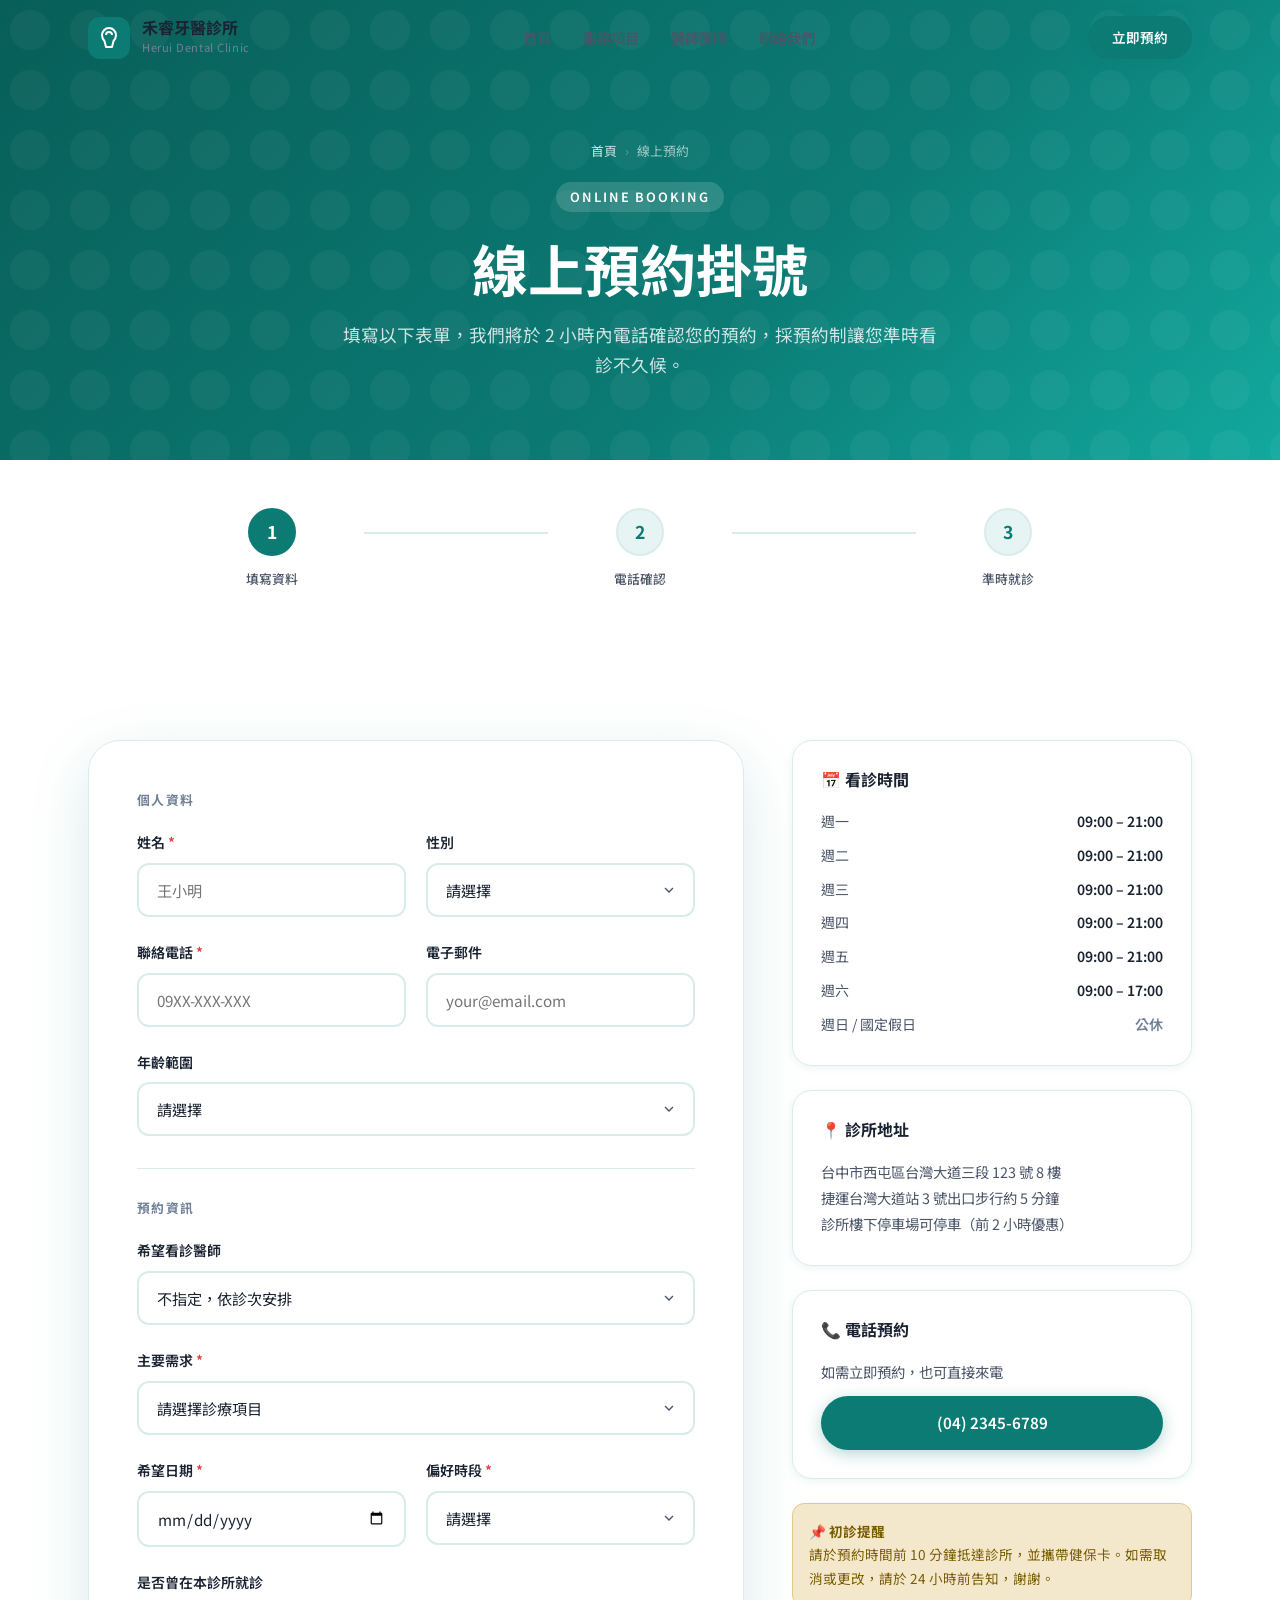
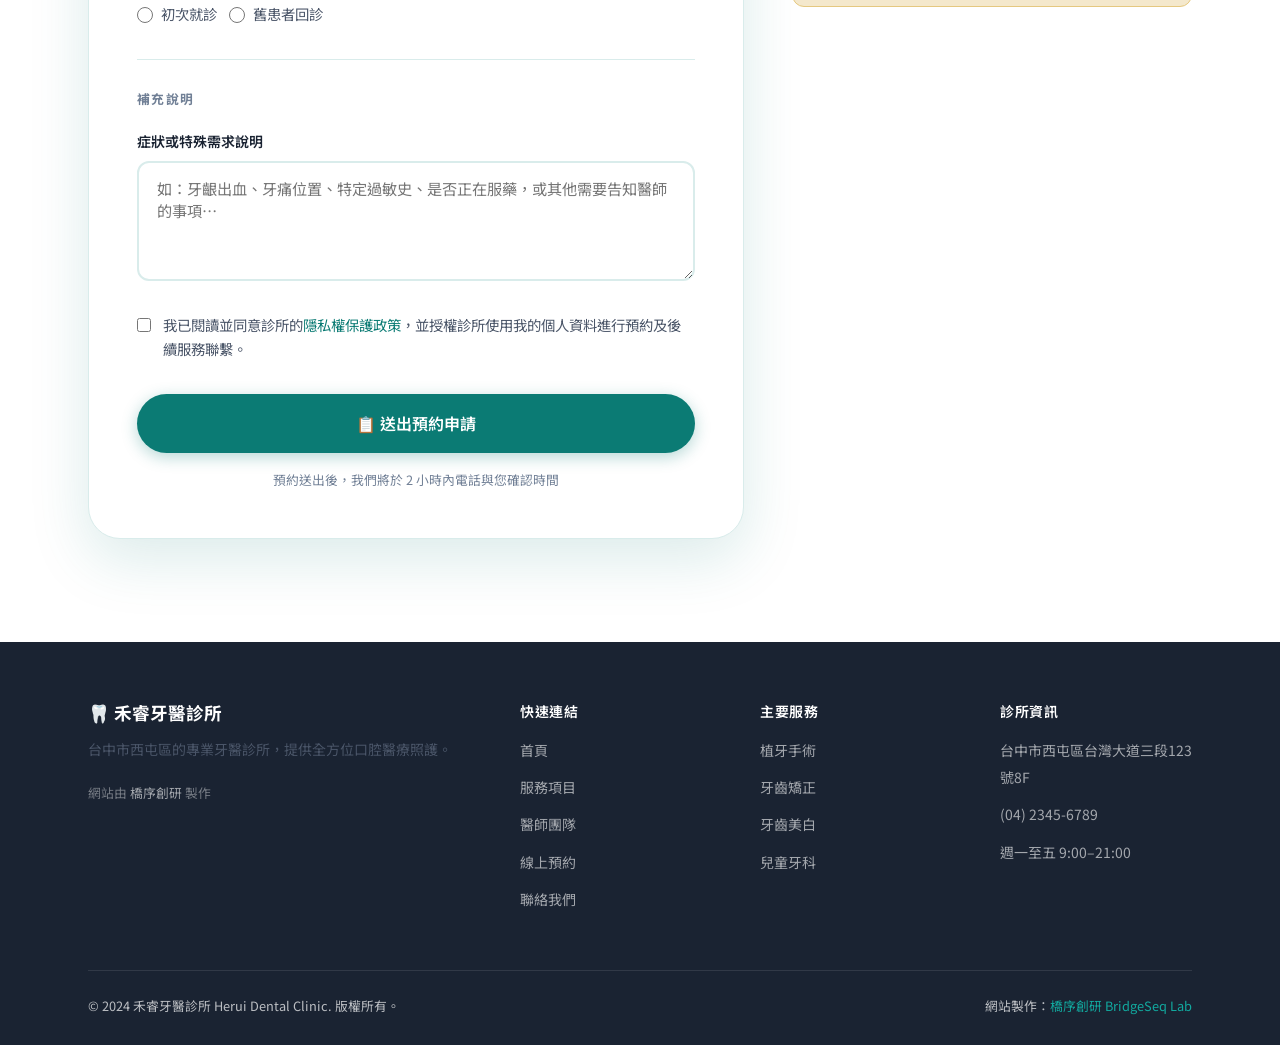
==== appointment.html @ 6fc19343 "Deploy 禾睿牙醫診所 multi-page website 9 files: index, services, doctors, appointment, contact, CSS, JS, s" ====
<!DOCTYPE html>
<html lang="zh-TW">
<head>
  <meta charset="UTF-8">
  <meta name="viewport" content="width=device-width, initial-scale=1.0">
  <title>線上預約 — 禾睿牙醫診所｜台中牙醫預約掛號</title>
  <meta name="description" content="禾睿牙醫線上預約系統，提供植牙、矯正、美白、兒童牙科等初診諮詢預約，預約制不等待，讓您的就醫時間更有效率。">
  <link rel="canonical" href="https://izzo24.github.io/herui-dental/appointment.html">
  <meta property="og:title" content="線上預約 — 禾睿牙醫診所">
  <meta property="og:url" content="https://izzo24.github.io/herui-dental/appointment.html">
  <link rel="icon" type="image/svg+xml" href="data:image/svg+xml,<svg xmlns='http://www.w3.org/2000/svg' viewBox='0 0 32 32'><rect width='32' height='32' rx='8' fill='%230B7B74'/><text y='22' x='5' font-size='20' font-family='serif'>🦷</text></svg>">
  <link rel="preconnect" href="https://fonts.googleapis.com">
  <link rel="preconnect" href="https://fonts.gstatic.com" crossorigin>
  <link href="https://fonts.googleapis.com/css2?family=Noto+Sans+TC:wght@400;500;600;700&display=swap" rel="stylesheet">
  <link rel="stylesheet" href="css/style.css">

  <style>
    .appt-layout {
      display: grid;
      grid-template-columns: 1fr 400px;
      gap: 48px;
      align-items: start;
    }
    .appt-form-card {
      background: white;
      border-radius: var(--radius-xl);
      padding: 48px;
      box-shadow: var(--shadow-lg);
      border: 1px solid var(--border);
    }
    .appt-sidebar {
      display: flex;
      flex-direction: column;
      gap: 24px;
      position: sticky;
      top: 100px;
    }
    .appt-info-card {
      background: white;
      border-radius: var(--radius-lg);
      padding: 28px;
      box-shadow: var(--shadow-sm);
      border: 1px solid var(--border);
    }
    .appt-info-card h3 { font-size: 1rem; margin-bottom: 20px; color: var(--text); }
    .appt-hours { display: flex; flex-direction: column; gap: 10px; }
    .appt-hour {
      display: flex;
      justify-content: space-between;
      align-items: center;
      font-size: 0.875rem;
    }
    .appt-hour-day { color: var(--text-mid); }
    .appt-hour-time { color: var(--text); font-weight: 600; }
    .appt-hour-time.closed { color: var(--text-light); }
    .appt-notice {
      background: var(--gold-light);
      border: 1px solid #E5C880;
      border-radius: var(--radius);
      padding: 16px;
      font-size: 0.85rem;
      color: #7A5C00;
    }
    .form-row { display: grid; grid-template-columns: 1fr 1fr; gap: 20px; }
    .form-section-title {
      font-size: 0.8rem;
      font-weight: 700;
      color: var(--text-light);
      letter-spacing: 0.1em;
      text-transform: uppercase;
      margin-bottom: 20px;
      margin-top: 32px;
      padding-top: 28px;
      border-top: 1px solid var(--border);
    }
    .form-section-title:first-of-type { margin-top: 0; border-top: none; padding-top: 0; }

    @media (max-width: 960px) {
      .appt-layout { grid-template-columns: 1fr; }
      .appt-sidebar { position: static; }
    }
    @media (max-width: 600px) {
      .form-row { grid-template-columns: 1fr; }
      .appt-form-card { padding: 28px; }
    }
  </style>
</head>
<body>

  <div class="page-loader" id="pageLoader">
    <div class="loader-logo">🦷 禾睿</div>
    <div class="loader-bar"><div class="loader-bar-fill"></div></div>
  </div>

  <nav class="site-nav scrolled" id="siteNav">
    <div class="container">
      <div class="nav-inner">
        <a href="index.html" class="nav-logo">
          <div class="nav-logo-icon">
            <svg viewBox="0 0 24 24" fill="none" stroke="white" stroke-width="2"><path d="M12 2C8 2 5 5.5 5 9c0 2.5 1 4.5 2.5 6L9 21h6l1.5-6C18 13.5 19 11.5 19 9c0-3.5-3-7-7-7z" stroke-linejoin="round"/><path d="M9 9c0-1.7 1.3-3 3-3s3 1.3 3 3"/></svg>
          </div>
          <div class="nav-logo-text">
            <span class="nav-logo-name">禾睿牙醫診所</span>
            <span class="nav-logo-sub">Herui Dental Clinic</span>
          </div>
        </a>
        <ul class="nav-links">
          <li><a href="index.html" class="nav-link">首頁</a></li>
          <li><a href="services.html" class="nav-link">服務項目</a></li>
          <li><a href="doctors.html" class="nav-link">醫師團隊</a></li>
          <li><a href="contact.html" class="nav-link">聯絡我們</a></li>
        </ul>
        <a href="appointment.html" class="btn btn-primary nav-cta">立即預約</a>
        <button class="nav-hamburger" aria-label="開啟選單"><span></span><span></span><span></span></button>
      </div>
    </div>
  </nav>
  <div class="nav-mobile">
    <button class="nav-mobile-close">✕</button>
    <a href="index.html" class="nav-link">首頁</a>
    <a href="services.html" class="nav-link">服務項目</a>
    <a href="doctors.html" class="nav-link">醫師團隊</a>
    <a href="contact.html" class="nav-link">聯絡我們</a>
    <a href="appointment.html" class="btn btn-primary">立即預約</a>
  </div>

  <div class="page-hero">
    <div class="container">
      <div class="page-hero-content">
        <div class="breadcrumb" style="justify-content:center">
          <a href="index.html">首頁</a><span class="breadcrumb-sep">›</span><span>線上預約</span>
        </div>
        <span class="eyebrow">Online Booking</span>
        <h1>線上預約掛號</h1>
        <p>填寫以下表單，我們將於 2 小時內電話確認您的預約，採預約制讓您準時看診不久候。</p>
      </div>
    </div>
  </div>

  <!-- Steps -->
  <section style="padding:48px 0 0">
    <div class="container">
      <div class="steps">
        <div class="step active">
          <div class="step-circle">1</div>
          <div class="step-label">填寫資料</div>
        </div>
        <div class="step">
          <div class="step-circle">2</div>
          <div class="step-label">電話確認</div>
        </div>
        <div class="step">
          <div class="step-circle">3</div>
          <div class="step-label">準時就診</div>
        </div>
      </div>
    </div>
  </section>

  <section>
    <div class="container">
      <div class="appt-layout">

        <!-- Form -->
        <div class="appt-form-card reveal">
          <form id="appointment-form" novalidate>

            <div class="form-section-title">個人資料</div>

            <div class="form-row">
              <div class="form-group">
                <label class="form-label">姓名 <span class="req">*</span></label>
                <input type="text" class="form-input" placeholder="王小明" required>
              </div>
              <div class="form-group">
                <label class="form-label">性別</label>
                <select class="form-select">
                  <option value="">請選擇</option>
                  <option>先生</option>
                  <option>小姐</option>
                  <option>不指定</option>
                </select>
              </div>
            </div>

            <div class="form-row">
              <div class="form-group">
                <label class="form-label">聯絡電話 <span class="req">*</span></label>
                <input type="tel" class="form-input" placeholder="09XX-XXX-XXX" required>
              </div>
              <div class="form-group">
                <label class="form-label">電子郵件</label>
                <input type="email" class="form-input" placeholder="your@email.com">
              </div>
            </div>

            <div class="form-group">
              <label class="form-label">年齡範圍</label>
              <select class="form-select">
                <option value="">請選擇</option>
                <option>18 歲以下（兒童）</option>
                <option>18–30 歲</option>
                <option>31–45 歲</option>
                <option>46–60 歲</option>
                <option>61 歲以上</option>
              </select>
            </div>

            <div class="form-section-title">預約資訊</div>

            <div class="form-group">
              <label class="form-label">希望看診醫師</label>
              <select class="form-select">
                <option value="">不指定，依診次安排</option>
                <option>陳柏睿醫師（院長・植牙專科）</option>
                <option>林欣怡醫師（矯正科）</option>
                <option>黃文哲醫師（牙周科・兒童牙科）</option>
                <option>王雅婷醫師（一般・美容牙科）</option>
              </select>
            </div>

            <div class="form-group">
              <label class="form-label">主要需求 <span class="req">*</span></label>
              <select class="form-select" required>
                <option value="">請選擇診療項目</option>
                <optgroup label="一般牙科">
                  <option>一般洗牙・檢查</option>
                  <option>蛀牙填補</option>
                  <option>根管治療</option>
                  <option>假牙・全瓷冠</option>
                  <option>拔牙・智齒</option>
                </optgroup>
                <optgroup label="專科治療">
                  <option>植牙諮詢</option>
                  <option>矯正諮詢（隱適美）</option>
                  <option>矯正諮詢（傳統）</option>
                  <option>牙齒美白諮詢</option>
                  <option>牙周病治療</option>
                </optgroup>
                <optgroup label="兒童牙科">
                  <option>兒童初診</option>
                  <option>兒童定期檢查</option>
                  <option>兒童矯正評估</option>
                </optgroup>
              </select>
            </div>

            <div class="form-row">
              <div class="form-group">
                <label class="form-label">希望日期 <span class="req">*</span></label>
                <input type="date" class="form-input" required>
              </div>
              <div class="form-group">
                <label class="form-label">偏好時段 <span class="req">*</span></label>
                <select class="form-select" required>
                  <option value="">請選擇</option>
                  <option>上午（09:00–12:00）</option>
                  <option>下午（13:00–17:00）</option>
                  <option>傍晚（17:00–21:00）</option>
                  <option>不指定</option>
                </select>
              </div>
            </div>

            <div class="form-group">
              <label class="form-label">是否曾在本診所就診</label>
              <div class="form-checkbox-group">
                <label class="form-checkbox-label">
                  <input type="radio" name="existing" value="new"> 初次就診
                </label>
                <label class="form-checkbox-label">
                  <input type="radio" name="existing" value="returning"> 舊患者回診
                </label>
              </div>
            </div>

            <div class="form-section-title">補充說明</div>

            <div class="form-group">
              <label class="form-label">症狀或特殊需求說明</label>
              <textarea class="form-textarea" placeholder="如：牙齦出血、牙痛位置、特定過敏史、是否正在服藥，或其他需要告知醫師的事項…" rows="4"></textarea>
            </div>

            <div class="form-group">
              <label class="form-checkbox-label" style="align-items:flex-start;gap:12px">
                <input type="checkbox" required style="margin-top:4px">
                <span>我已閱讀並同意診所的<a href="#" style="color:var(--primary)">隱私權保護政策</a>，並授權診所使用我的個人資料進行預約及後續服務聯繫。</span>
              </label>
            </div>

            <button type="submit" class="btn btn-primary" style="width:100%;justify-content:center;padding:16px;font-size:1rem;margin-top:8px">
              📋 送出預約申請
            </button>

            <p style="text-align:center;margin-top:16px;font-size:0.8rem;color:var(--text-light)">
              預約送出後，我們將於 2 小時內電話與您確認時間
            </p>
          </form>
        </div>

        <!-- Sidebar -->
        <div class="appt-sidebar reveal reveal-delay-2">
          <div class="appt-info-card">
            <h3>📅 看診時間</h3>
            <div class="appt-hours">
              <div class="appt-hour">
                <span class="appt-hour-day">週一</span>
                <span class="appt-hour-time">09:00 – 21:00</span>
              </div>
              <div class="appt-hour">
                <span class="appt-hour-day">週二</span>
                <span class="appt-hour-time">09:00 – 21:00</span>
              </div>
              <div class="appt-hour">
                <span class="appt-hour-day">週三</span>
                <span class="appt-hour-time">09:00 – 21:00</span>
              </div>
              <div class="appt-hour">
                <span class="appt-hour-day">週四</span>
                <span class="appt-hour-time">09:00 – 21:00</span>
              </div>
              <div class="appt-hour">
                <span class="appt-hour-day">週五</span>
                <span class="appt-hour-time">09:00 – 21:00</span>
              </div>
              <div class="appt-hour">
                <span class="appt-hour-day">週六</span>
                <span class="appt-hour-time">09:00 – 17:00</span>
              </div>
              <div class="appt-hour">
                <span class="appt-hour-day">週日 / 國定假日</span>
                <span class="appt-hour-time closed">公休</span>
              </div>
            </div>
          </div>

          <div class="appt-info-card">
            <h3>📍 診所地址</h3>
            <p style="font-size:0.9rem;color:var(--text-mid);line-height:1.8">
              台中市西屯區台灣大道三段 123 號 8 樓<br>
              捷運台灣大道站 3 號出口步行約 5 分鐘<br>
              診所樓下停車場可停車（前 2 小時優惠）
            </p>
          </div>

          <div class="appt-info-card">
            <h3>📞 電話預約</h3>
            <p style="font-size:0.9rem;color:var(--text-mid);margin-bottom:12px">如需立即預約，也可直接來電</p>
            <a href="tel:+886423456789" class="btn btn-primary" style="width:100%;justify-content:center">
              (04) 2345-6789
            </a>
          </div>

          <div class="appt-notice">
            <strong>📌 初診提醒</strong><br>
            請於預約時間前 10 分鐘抵達診所，並攜帶健保卡。如需取消或更改，請於 24 小時前告知，謝謝。
          </div>
        </div>

      </div>
    </div>
  </section>

  <footer>
    <div class="container">
      <div class="footer-grid">
        <div class="footer-brand">
          <h3>🦷 禾睿牙醫診所</h3>
          <p>台中市西屯區的專業牙醫診所，提供全方位口腔醫療照護。</p>
          <div style="font-size:0.8rem;color:rgba(255,255,255,0.4)">網站由 <a href="https://bridgeseqlab.com" target="_blank" rel="noopener noreferrer" style="color:rgba(255,255,255,0.6)">橋序創研</a> 製作</div>
        </div>
        <div class="footer-col">
          <h4>快速連結</h4>
          <ul>
            <li><a href="index.html">首頁</a></li>
            <li><a href="services.html">服務項目</a></li>
            <li><a href="doctors.html">醫師團隊</a></li>
            <li><a href="appointment.html">線上預約</a></li>
            <li><a href="contact.html">聯絡我們</a></li>
          </ul>
        </div>
        <div class="footer-col">
          <h4>主要服務</h4>
          <ul>
            <li><a href="services.html#implant">植牙手術</a></li>
            <li><a href="services.html#ortho">牙齒矯正</a></li>
            <li><a href="services.html#whitening">牙齒美白</a></li>
            <li><a href="services.html#children">兒童牙科</a></li>
          </ul>
        </div>
        <div class="footer-col">
          <h4>診所資訊</h4>
          <ul>
            <li><a href="#">台中市西屯區台灣大道三段123號8F</a></li>
            <li><a href="tel:+886423456789">(04) 2345-6789</a></li>
            <li><a href="#">週一至五 9:00–21:00</a></li>
          </ul>
        </div>
      </div>
      <div class="footer-bottom">
        <div>© 2024 禾睿牙醫診所 Herui Dental Clinic. 版權所有。</div>
        <div>網站製作：<a href="https://bridgeseqlab.com" target="_blank" rel="noopener noreferrer">橋序創研 BridgeSeq Lab</a></div>
      </div>
    </div>
  </footer>

  <button id="back-to-top" aria-label="回到頂部">
    <svg viewBox="0 0 24 24"><polyline points="18 15 12 9 6 15"/></svg>
  </button>

  <script src="js/main.js"></script>
  <script>
    // Set min date to today
    const dateInput = document.querySelector('input[type="date"]');
    if (dateInput) {
      const today = new Date().toISOString().split('T')[0];
      dateInput.min = today;
    }
  </script>
</body>
</html>
---- css/style.css ----
/* ===================================================
   禾睿牙醫診所 — Global Stylesheet
   =================================================== */

:root {
  --primary: #0B7B74;
  --primary-light: #12A99F;
  --primary-pale: #E6F4F3;
  --primary-dark: #085E59;
  --gold: #C9963A;
  --gold-light: #F4E8CC;
  --white: #FFFFFF;
  --bg: #F7FAFA;
  --bg-alt: #EEF6F5;
  --text: #1A2332;
  --text-mid: #4A5568;
  --text-light: #718096;
  --border: #D9ECEB;
  --shadow-sm: 0 2px 8px rgba(11, 123, 116, 0.08);
  --shadow-md: 0 8px 24px rgba(11, 123, 116, 0.12);
  --shadow-lg: 0 20px 60px rgba(11, 123, 116, 0.15);
  --radius: 12px;
  --radius-lg: 20px;
  --radius-xl: 32px;
  --transition: 0.3s cubic-bezier(0.4, 0, 0.2, 1);
}

*, *::before, *::after { box-sizing: border-box; margin: 0; padding: 0; }

html { scroll-behavior: smooth; font-size: 16px; }

body {
  font-family: 'Noto Sans TC', -apple-system, BlinkMacSystemFont, 'Segoe UI', sans-serif;
  background: var(--white);
  color: var(--text);
  line-height: 1.7;
  overflow-x: hidden;
}

img { max-width: 100%; height: auto; display: block; }
a { text-decoration: none; color: inherit; }
ul { list-style: none; }
button { cursor: pointer; border: none; background: none; font: inherit; }

/* ── Typography ── */
h1, h2, h3, h4, h5 { line-height: 1.3; font-weight: 700; }
h1 { font-size: clamp(2rem, 5vw, 3.5rem); }
h2 { font-size: clamp(1.5rem, 3.5vw, 2.4rem); }
h3 { font-size: clamp(1.1rem, 2.5vw, 1.5rem); }
p { color: var(--text-mid); }

.eyebrow {
  display: inline-block;
  font-size: 0.8rem;
  font-weight: 600;
  letter-spacing: 0.15em;
  text-transform: uppercase;
  color: var(--primary);
  background: var(--primary-pale);
  padding: 4px 14px;
  border-radius: 999px;
  margin-bottom: 16px;
}

/* ── Layout ── */
.container {
  max-width: 1200px;
  margin: 0 auto;
  padding: 0 clamp(16px, 4vw, 48px);
}

section { padding: clamp(64px, 8vw, 120px) 0; }

/* ── Buttons ── */
.btn {
  display: inline-flex;
  align-items: center;
  gap: 8px;
  padding: 14px 32px;
  border-radius: 999px;
  font-size: 0.95rem;
  font-weight: 600;
  transition: var(--transition);
}

.btn-primary {
  background: var(--primary);
  color: var(--white);
  box-shadow: 0 4px 16px rgba(11, 123, 116, 0.3);
}
.btn-primary:hover {
  background: var(--primary-light);
  transform: translateY(-2px);
  box-shadow: 0 8px 24px rgba(11, 123, 116, 0.4);
}

.btn-secondary {
  background: transparent;
  color: var(--primary);
  border: 2px solid var(--primary);
}
.btn-secondary:hover {
  background: var(--primary-pale);
  transform: translateY(-2px);
}

.btn-gold {
  background: var(--gold);
  color: var(--white);
  box-shadow: 0 4px 16px rgba(201, 150, 58, 0.3);
}
.btn-gold:hover {
  background: #B8852F;
  transform: translateY(-2px);
  box-shadow: 0 8px 24px rgba(201, 150, 58, 0.4);
}

.btn-outline-white {
  background: transparent;
  color: var(--white);
  border: 2px solid rgba(255,255,255,0.7);
}
.btn-outline-white:hover {
  background: rgba(255,255,255,0.15);
  transform: translateY(-2px);
}

/* ── Navigation ── */
.site-nav {
  position: fixed;
  top: 0; left: 0; right: 0;
  z-index: 1000;
  padding: 16px 0;
  transition: var(--transition);
}

.site-nav.scrolled {
  background: rgba(255,255,255,0.95);
  backdrop-filter: blur(20px);
  -webkit-backdrop-filter: blur(20px);
  box-shadow: 0 1px 24px rgba(11, 123, 116, 0.1);
  padding: 10px 0;
}

.nav-inner {
  display: flex;
  align-items: center;
  justify-content: space-between;
  gap: 24px;
}

.nav-logo {
  display: flex;
  align-items: center;
  gap: 12px;
}

.nav-logo-icon {
  width: 42px; height: 42px;
  background: var(--primary);
  border-radius: 12px;
  display: flex;
  align-items: center;
  justify-content: center;
  flex-shrink: 0;
  transition: var(--transition);
}
.nav-logo-icon:hover { transform: rotate(-5deg) scale(1.05); }
.nav-logo-icon svg { width: 24px; height: 24px; fill: none; stroke: white; stroke-width: 2; }

.nav-logo-text { display: flex; flex-direction: column; }
.nav-logo-name {
  font-size: 1rem;
  font-weight: 700;
  color: var(--text);
  line-height: 1.2;
}
.nav-logo-sub {
  font-size: 0.7rem;
  color: var(--text-light);
  letter-spacing: 0.05em;
}

.nav-links {
  display: flex;
  align-items: center;
  gap: 32px;
}

.nav-link {
  font-size: 0.9rem;
  font-weight: 500;
  color: var(--text-mid);
  position: relative;
  transition: color var(--transition);
}
.nav-link::after {
  content: '';
  position: absolute;
  bottom: -4px; left: 0; right: 0;
  height: 2px;
  background: var(--primary);
  border-radius: 999px;
  transform: scaleX(0);
  transition: transform var(--transition);
  transform-origin: left;
}
.nav-link:hover { color: var(--primary); }
.nav-link:hover::after,
.nav-link.active::after { transform: scaleX(1); }
.nav-link.active { color: var(--primary); }

.nav-cta { padding: 10px 24px; font-size: 0.85rem; }

/* Hamburger */
.nav-hamburger {
  display: none;
  flex-direction: column;
  gap: 5px;
  padding: 8px;
  cursor: pointer;
}
.nav-hamburger span {
  display: block;
  width: 24px; height: 2px;
  background: var(--text);
  border-radius: 2px;
  transition: var(--transition);
}

.nav-mobile {
  display: none;
  position: fixed;
  top: 0; left: 0; right: 0; bottom: 0;
  background: white;
  z-index: 999;
  flex-direction: column;
  align-items: center;
  justify-content: center;
  gap: 32px;
  padding: 24px;
}
.nav-mobile.open { display: flex; }
.nav-mobile .nav-link { font-size: 1.4rem; }
.nav-mobile-close {
  position: absolute;
  top: 24px; right: 24px;
  font-size: 1.5rem;
  color: var(--text);
  background: none;
  border: none;
  cursor: pointer;
}

/* ── Hero Base ── */
.page-hero {
  padding: 140px 0 80px;
  background: linear-gradient(135deg, var(--primary-dark) 0%, var(--primary) 60%, var(--primary-light) 100%);
  color: white;
  text-align: center;
  position: relative;
  overflow: hidden;
}
.page-hero::before {
  content: '';
  position: absolute;
  inset: 0;
  background: url("data:image/svg+xml,%3Csvg width='60' height='60' viewBox='0 0 60 60' xmlns='http://www.w3.org/2000/svg'%3E%3Cg fill='none' fill-rule='evenodd'%3E%3Cg fill='%23ffffff' fill-opacity='0.04'%3E%3Ccircle cx='30' cy='30' r='20'/%3E%3C/g%3E%3C/g%3E%3C/svg%3E");
}
.page-hero-content { position: relative; z-index: 1; }
.page-hero h1 { color: white; margin-bottom: 16px; }
.page-hero p { color: rgba(255,255,255,0.8); font-size: 1.1rem; max-width: 600px; margin: 0 auto; }
.page-hero .eyebrow { background: rgba(255,255,255,0.15); color: white; margin-bottom: 20px; }

/* ── Section Heading ── */
.section-heading {
  text-align: center;
  max-width: 680px;
  margin: 0 auto 60px;
}
.section-heading h2 { margin-bottom: 16px; color: var(--text); }
.section-heading p { font-size: 1.05rem; color: var(--text-mid); }

/* ── Cards ── */
.card {
  background: white;
  border-radius: var(--radius-lg);
  padding: 32px;
  box-shadow: var(--shadow-sm);
  border: 1px solid var(--border);
  transition: var(--transition);
}
.card:hover {
  transform: translateY(-6px);
  box-shadow: var(--shadow-lg);
}

/* ── Grid ── */
.grid-3 {
  display: grid;
  grid-template-columns: repeat(auto-fit, minmax(280px, 1fr));
  gap: 28px;
}

.grid-2 {
  display: grid;
  grid-template-columns: repeat(auto-fit, minmax(340px, 1fr));
  gap: 32px;
}

/* ── Icon Box ── */
.icon-box {
  width: 60px; height: 60px;
  background: var(--primary-pale);
  border-radius: var(--radius);
  display: flex;
  align-items: center;
  justify-content: center;
  margin-bottom: 20px;
  transition: var(--transition);
}
.icon-box svg { width: 28px; height: 28px; stroke: var(--primary); fill: none; stroke-width: 1.8; }
.card:hover .icon-box { background: var(--primary); }
.card:hover .icon-box svg { stroke: white; }

/* ── Stats ── */
.stats-section { background: var(--primary); color: white; }
.stats-grid {
  display: grid;
  grid-template-columns: repeat(auto-fit, minmax(200px, 1fr));
  gap: 40px;
  text-align: center;
}
.stat-number {
  font-size: clamp(2.5rem, 5vw, 4rem);
  font-weight: 700;
  color: white;
  line-height: 1;
  display: flex;
  align-items: baseline;
  justify-content: center;
  gap: 4px;
}
.stat-unit { font-size: 1.4rem; font-weight: 400; }
.stat-label { font-size: 0.9rem; color: rgba(255,255,255,0.7); margin-top: 8px; letter-spacing: 0.05em; }

/* ── Testimonials ── */
.testimonial-card {
  background: white;
  border-radius: var(--radius-lg);
  padding: 32px;
  box-shadow: var(--shadow-sm);
  border: 1px solid var(--border);
  position: relative;
}
.testimonial-card::before {
  content: '"';
  position: absolute;
  top: 16px; left: 24px;
  font-size: 5rem;
  line-height: 1;
  color: var(--primary-pale);
  font-family: Georgia, serif;
}
.testimonial-text { color: var(--text-mid); margin-bottom: 20px; font-style: italic; position: relative; z-index: 1; }
.testimonial-author { display: flex; align-items: center; gap: 12px; }
.testimonial-avatar {
  width: 44px; height: 44px;
  border-radius: 50%;
  background: var(--primary-pale);
  display: flex;
  align-items: center;
  justify-content: center;
  font-size: 1.2rem;
}
.testimonial-name { font-weight: 600; font-size: 0.9rem; }
.testimonial-meta { font-size: 0.8rem; color: var(--text-light); }
.stars { color: #F59E0B; font-size: 0.85rem; margin-bottom: 4px; }

/* ── CTA Banner ── */
.cta-banner {
  background: linear-gradient(135deg, var(--primary-dark), var(--primary));
  color: white;
  padding: 80px 0;
  text-align: center;
}
.cta-banner h2 { color: white; margin-bottom: 16px; }
.cta-banner p { color: rgba(255,255,255,0.8); margin-bottom: 32px; font-size: 1.05rem; }
.cta-banner-buttons { display: flex; gap: 16px; justify-content: center; flex-wrap: wrap; }

/* ── Footer ── */
footer {
  background: var(--text);
  color: rgba(255,255,255,0.7);
  padding: 60px 0 28px;
}
.footer-grid {
  display: grid;
  grid-template-columns: 2fr repeat(3, 1fr);
  gap: 48px;
  margin-bottom: 48px;
}
.footer-brand h3 { color: white; margin-bottom: 12px; font-size: 1.1rem; }
.footer-brand p { font-size: 0.875rem; line-height: 1.8; margin-bottom: 20px; }
.footer-col h4 { color: white; font-size: 0.875rem; font-weight: 600; margin-bottom: 16px; letter-spacing: 0.05em; }
.footer-col ul li { margin-bottom: 10px; }
.footer-col ul li a { font-size: 0.875rem; color: rgba(255,255,255,0.6); transition: color var(--transition); }
.footer-col ul li a:hover { color: var(--primary-light); }
.footer-bottom {
  border-top: 1px solid rgba(255,255,255,0.1);
  padding-top: 24px;
  display: flex;
  align-items: center;
  justify-content: space-between;
  flex-wrap: wrap;
  gap: 12px;
  font-size: 0.8rem;
}
.footer-bottom a { color: var(--primary-light); }
.footer-bottom a:hover { text-decoration: underline; }

/* ── Back to Top ── */
#back-to-top {
  position: fixed;
  bottom: 32px; right: 32px;
  width: 48px; height: 48px;
  background: var(--primary);
  color: white;
  border-radius: 12px;
  display: flex;
  align-items: center;
  justify-content: center;
  box-shadow: 0 4px 16px rgba(11, 123, 116, 0.4);
  cursor: pointer;
  opacity: 0;
  transform: translateY(20px);
  transition: var(--transition);
  border: none;
  z-index: 900;
}
#back-to-top.visible {
  opacity: 1;
  transform: translateY(0);
}
#back-to-top:hover {
  background: var(--primary-light);
  transform: translateY(-4px);
}
#back-to-top svg { width: 20px; height: 20px; stroke: white; fill: none; stroke-width: 2.5; }

/* ── Reveal Animation ── */
.reveal {
  opacity: 0;
  transform: translateY(32px);
  transition: opacity 0.7s ease, transform 0.7s ease;
}
.reveal.visible {
  opacity: 1;
  transform: translateY(0);
}
.reveal-delay-1 { transition-delay: 0.1s; }
.reveal-delay-2 { transition-delay: 0.2s; }
.reveal-delay-3 { transition-delay: 0.3s; }
.reveal-delay-4 { transition-delay: 0.4s; }

/* ── Form ── */
.form-group { margin-bottom: 24px; }
.form-label {
  display: block;
  font-weight: 600;
  font-size: 0.875rem;
  color: var(--text);
  margin-bottom: 8px;
}
.form-label .req { color: #E53E3E; }
.form-input, .form-select, .form-textarea {
  width: 100%;
  padding: 14px 18px;
  border: 2px solid var(--border);
  border-radius: var(--radius);
  font-size: 0.95rem;
  font-family: inherit;
  color: var(--text);
  background: white;
  transition: border-color var(--transition), box-shadow var(--transition);
  outline: none;
  -webkit-appearance: none;
}
.form-input:focus, .form-select:focus, .form-textarea:focus {
  border-color: var(--primary);
  box-shadow: 0 0 0 4px rgba(11, 123, 116, 0.1);
}
.form-textarea { resize: vertical; min-height: 120px; }
.form-select {
  background-image: url("data:image/svg+xml,%3Csvg xmlns='http://www.w3.org/2000/svg' width='16' height='16' fill='none' stroke='%234A5568' stroke-width='2' viewBox='0 0 24 24'%3E%3Cpolyline points='6 9 12 15 18 9'/%3E%3C/svg%3E");
  background-repeat: no-repeat;
  background-position: right 16px center;
  padding-right: 48px;
  cursor: pointer;
}
.form-checkbox-group { display: flex; flex-wrap: wrap; gap: 12px; }
.form-checkbox-label {
  display: flex;
  align-items: center;
  gap: 8px;
  cursor: pointer;
  font-size: 0.9rem;
  color: var(--text-mid);
}
.form-checkbox-label input { accent-color: var(--primary); width: 16px; height: 16px; }

/* ── Doctor Card ── */
.doctor-card {
  background: white;
  border-radius: var(--radius-lg);
  overflow: hidden;
  box-shadow: var(--shadow-sm);
  border: 1px solid var(--border);
  transition: var(--transition);
}
.doctor-card:hover {
  transform: translateY(-8px);
  box-shadow: var(--shadow-lg);
}
.doctor-photo {
  height: 220px;
  background: linear-gradient(135deg, var(--primary-pale), var(--bg-alt));
  display: flex;
  align-items: center;
  justify-content: center;
  position: relative;
  overflow: hidden;
}
.doctor-photo svg { width: 80px; height: 80px; stroke: var(--primary); fill: none; stroke-width: 1.2; }
.doctor-info { padding: 28px; }
.doctor-name { font-size: 1.2rem; font-weight: 700; color: var(--text); margin-bottom: 4px; }
.doctor-title { font-size: 0.85rem; color: var(--primary); font-weight: 600; margin-bottom: 16px; }
.doctor-bio { font-size: 0.9rem; color: var(--text-mid); line-height: 1.7; margin-bottom: 16px; }
.doctor-tags { display: flex; flex-wrap: wrap; gap: 8px; }
.doctor-tag {
  font-size: 0.75rem;
  padding: 4px 12px;
  background: var(--primary-pale);
  color: var(--primary);
  border-radius: 999px;
  font-weight: 500;
}

/* ── Contact Info ── */
.contact-info-item {
  display: flex;
  gap: 16px;
  align-items: flex-start;
  margin-bottom: 28px;
}
.contact-icon {
  width: 48px; height: 48px;
  background: var(--primary-pale);
  border-radius: var(--radius);
  display: flex;
  align-items: center;
  justify-content: center;
  flex-shrink: 0;
}
.contact-icon svg { width: 22px; height: 22px; stroke: var(--primary); fill: none; stroke-width: 2; }
.contact-info-label { font-size: 0.8rem; color: var(--text-light); font-weight: 600; letter-spacing: 0.05em; text-transform: uppercase; margin-bottom: 4px; }
.contact-info-value { font-size: 0.95rem; color: var(--text); font-weight: 500; }

/* ── Breadcrumb ── */
.breadcrumb {
  display: flex;
  align-items: center;
  gap: 8px;
  font-size: 0.8rem;
  color: rgba(255,255,255,0.6);
  margin-bottom: 20px;
  flex-wrap: wrap;
}
.breadcrumb a { color: rgba(255,255,255,0.8); }
.breadcrumb a:hover { color: white; }
.breadcrumb-sep { opacity: 0.5; }

/* ── Appointment Steps ── */
.steps { display: flex; gap: 0; margin-bottom: 48px; }
.step {
  flex: 1;
  text-align: center;
  position: relative;
  padding: 0 16px;
}
.step::after {
  content: '';
  position: absolute;
  top: 24px; right: 0;
  width: 50%; height: 2px;
  background: var(--border);
  transform: translateX(50%);
}
.step:last-child::after { display: none; }
.step-circle {
  width: 48px; height: 48px;
  border-radius: 50%;
  background: var(--primary-pale);
  border: 2px solid var(--border);
  display: flex;
  align-items: center;
  justify-content: center;
  margin: 0 auto 12px;
  font-weight: 700;
  color: var(--primary);
  position: relative;
  z-index: 1;
  font-size: 1.1rem;
}
.step.active .step-circle {
  background: var(--primary);
  color: white;
  border-color: var(--primary);
}
.step-label { font-size: 0.8rem; color: var(--text-mid); font-weight: 500; }

/* ── Service List ── */
.service-list-item {
  display: flex;
  gap: 20px;
  padding: 24px;
  border-radius: var(--radius);
  border: 1px solid var(--border);
  margin-bottom: 16px;
  transition: var(--transition);
  background: white;
}
.service-list-item:hover {
  border-color: var(--primary);
  box-shadow: var(--shadow-md);
  transform: translateX(8px);
}
.service-list-icon {
  width: 52px; height: 52px;
  background: var(--primary-pale);
  border-radius: var(--radius);
  display: flex;
  align-items: center;
  justify-content: center;
  flex-shrink: 0;
}
.service-list-icon svg { width: 26px; height: 26px; stroke: var(--primary); fill: none; stroke-width: 1.8; }
.service-list-content h3 { font-size: 1rem; margin-bottom: 6px; }
.service-list-content p { font-size: 0.875rem; color: var(--text-mid); }

/* ── Floating Elements ── */
.float-card {
  position: absolute;
  background: white;
  border-radius: var(--radius);
  padding: 14px 18px;
  box-shadow: 0 8px 32px rgba(0,0,0,0.12);
  display: flex;
  align-items: center;
  gap: 10px;
  animation: floatY 3s ease-in-out infinite;
}
@keyframes floatY {
  0%, 100% { transform: translateY(0); }
  50% { transform: translateY(-8px); }
}
.float-card-icon { font-size: 1.5rem; }
.float-card-text { font-size: 0.8rem; font-weight: 600; color: var(--text); }
.float-card-sub { font-size: 0.7rem; color: var(--text-light); }
.float-card-2 { animation-delay: 1.5s; }

/* ── Responsive ── */
@media (max-width: 900px) {
  .footer-grid { grid-template-columns: 1fr 1fr; }
}

@media (max-width: 768px) {
  .nav-links, .nav-cta { display: none; }
  .nav-hamburger { display: flex; }

  .steps { gap: 8px; }
  .step::after { display: none; }
  .step-label { display: none; }

  .footer-grid { grid-template-columns: 1fr; gap: 32px; }
  .footer-bottom { flex-direction: column; text-align: center; }
}

@media (max-width: 480px) {
  .btn { padding: 12px 24px; font-size: 0.875rem; }
  .cta-banner-buttons { flex-direction: column; align-items: center; }
}

/* ── Loading Animation ── */
.page-loader {
  position: fixed;
  inset: 0;
  background: var(--primary);
  z-index: 9999;
  display: flex;
  align-items: center;
  justify-content: center;
  flex-direction: column;
  gap: 16px;
  transition: opacity 0.5s ease, visibility 0.5s ease;
}
.page-loader.hidden { opacity: 0; visibility: hidden; }
.loader-logo { font-size: 2rem; font-weight: 700; color: white; }
.loader-bar {
  width: 120px; height: 3px;
  background: rgba(255,255,255,0.3);
  border-radius: 999px;
  overflow: hidden;
}
.loader-bar-fill {
  height: 100%;
  background: white;
  border-radius: 999px;
  animation: loadBar 1s ease forwards;
}
@keyframes loadBar { from { width: 0; } to { width: 100%; } }

/* ── Map Placeholder ── */
.map-embed {
  width: 100%;
  height: 360px;
  border-radius: var(--radius-lg);
  overflow: hidden;
  background: var(--bg-alt);
  display: flex;
  align-items: center;
  justify-content: center;
  flex-direction: column;
  gap: 12px;
  color: var(--text-light);
  font-size: 0.9rem;
  border: 2px dashed var(--border);
}
.map-embed svg { width: 40px; height: 40px; stroke: var(--primary); fill: none; stroke-width: 1.5; }
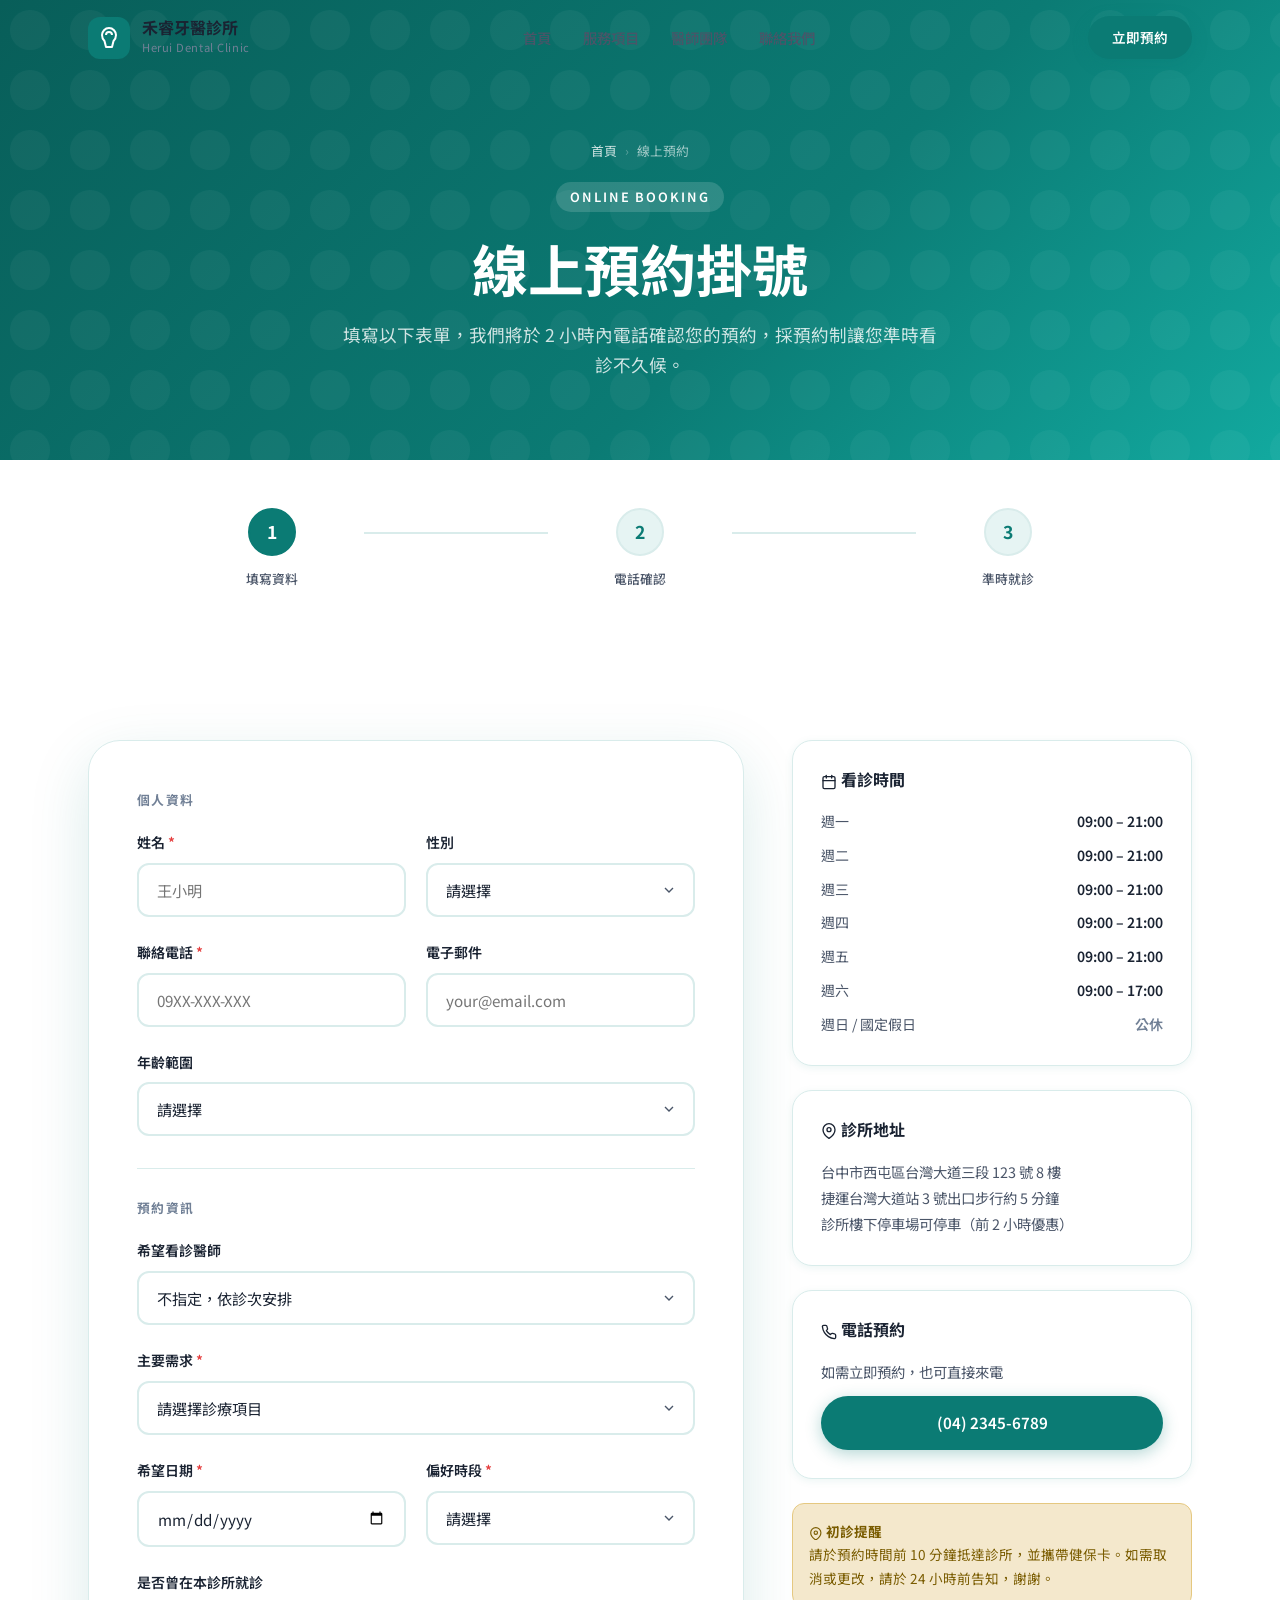
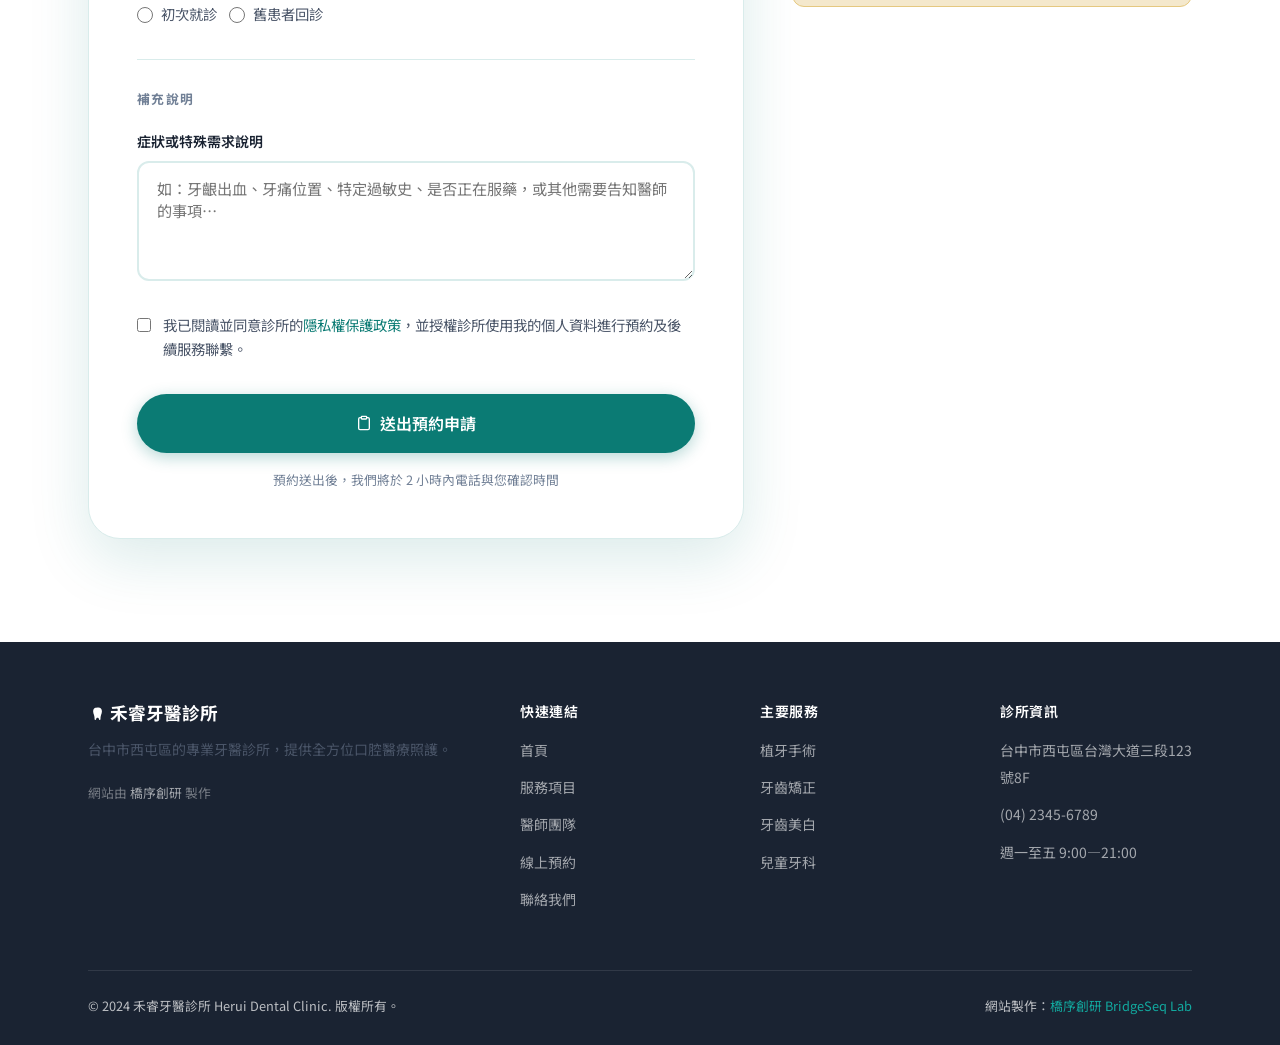
==== commit 1ab42ac9: "fix: replace all emoji with SVG icons [appointment.html]" ====
--- a/appointment.html
+++ b/appointment.html
@@ -8,7 +8,7 @@
   <link rel="canonical" href="https://izzo24.github.io/herui-dental/appointment.html">
   <meta property="og:title" content="線上預約 — 禾睿牙醫診所">
   <meta property="og:url" content="https://izzo24.github.io/herui-dental/appointment.html">
-  <link rel="icon" type="image/svg+xml" href="data:image/svg+xml,<svg xmlns='http://www.w3.org/2000/svg' viewBox='0 0 32 32'><rect width='32' height='32' rx='8' fill='%230B7B74'/><text y='22' x='5' font-size='20' font-family='serif'>🦷</text></svg>">
+  <link rel="icon" type="image/svg+xml" href="data:image/svg+xml,%3Csvg xmlns='http://www.w3.org/2000/svg' viewBox='0 0 32 32'%3E%3Crect width='32' height='32' rx='8' fill='%230B7B74'/%3E%3Cpath fill='white' d='M16 7c-2.8 0-5 2.2-5 4.5 0 1.5.5 2.8 1 4.5.5 1.5.5 3 .5 5 0 .6.4 1 1 1s1-.4 1-1c0-1.1.9-2 2-2s2 .9 2 2c0 .6.4 1 1 1s1-.4 1-1c0-2 0-3.5.5-5 .5-1.7 1-3 1-4.5C22 9.2 19.8 7 17 7c-.7 0-1.3.1-1.5.3-.2-.2-.8-.3-.5-.3z'/%3E%3C/svg%3E">
   <link rel="preconnect" href="https://fonts.googleapis.com">
   <link rel="preconnect" href="https://fonts.gstatic.com" crossorigin>
   <link href="https://fonts.googleapis.com/css2?family=Noto+Sans+TC:wght@400;500;600;700&display=swap" rel="stylesheet">
@@ -88,7 +88,7 @@
 <body>
 
   <div class="page-loader" id="pageLoader">
-    <div class="loader-logo">🦷 禾睿</div>
+    <div class="loader-logo"><svg xmlns="http://www.w3.org/2000/svg" viewBox="0 0 24 24" width="1em" height="1em" fill="currentColor" style="display:inline-block;vertical-align:middle"><path d="M12 2C9 2 7 4.3 7 7c0 1.8.6 3.5 1.2 5.2.6 1.8.8 3.6.8 5.8 0 .6.4 1 1 1s1-.4 1-1c0-1.1.9-2 2-2s2 .9 2 2c0 .6.4 1 1 1s1-.4 1-1c0-2.2.2-4 .8-5.8C18.4 10.5 19 8.8 19 7c0-2.7-2-5-5-5-.8 0-1.5.2-2 .5-.5-.3-1.2-.5-2-.5z"/></svg> 禾睿</div>
     <div class="loader-bar"><div class="loader-bar-fill"></div></div>
   </div>
 
@@ -289,7 +289,7 @@
             </div>
 
             <button type="submit" class="btn btn-primary" style="width:100%;justify-content:center;padding:16px;font-size:1rem;margin-top:8px">
-              📋 送出預約申請
+              <svg xmlns="http://www.w3.org/2000/svg" viewBox="0 0 24 24" width="1em" height="1em" fill="none" stroke="currentColor" stroke-width="2" stroke-linecap="round" stroke-linejoin="round" style="display:inline-block;vertical-align:middle"><path d="M16 4h2a2 2 0 0 1 2 2v14a2 2 0 0 1-2 2H6a2 2 0 0 1-2-2V6a2 2 0 0 1 2-2h2"/><rect x="8" y="2" width="8" height="4" rx="1"/></svg> 送出預約申請
             </button>
 
             <p style="text-align:center;margin-top:16px;font-size:0.8rem;color:var(--text-light)">
@@ -301,7 +301,7 @@
         <!-- Sidebar -->
         <div class="appt-sidebar reveal reveal-delay-2">
           <div class="appt-info-card">
-            <h3>📅 看診時間</h3>
+            <h3><svg xmlns="http://www.w3.org/2000/svg" viewBox="0 0 24 24" width="1em" height="1em" fill="none" stroke="currentColor" stroke-width="2" stroke-linecap="round" stroke-linejoin="round" style="display:inline-block;vertical-align:middle"><rect x="3" y="4" width="18" height="18" rx="2"/><line x1="16" y1="2" x2="16" y2="6"/><line x1="8" y1="2" x2="8" y2="6"/><line x1="3" y1="10" x2="21" y2="10"/></svg> 看診時間</h3>
             <div class="appt-hours">
               <div class="appt-hour">
                 <span class="appt-hour-day">週一</span>
@@ -335,7 +335,7 @@
           </div>
 
           <div class="appt-info-card">
-            <h3>📍 診所地址</h3>
+            <h3><svg xmlns="http://www.w3.org/2000/svg" viewBox="0 0 24 24" width="1em" height="1em" fill="none" stroke="currentColor" stroke-width="2" stroke-linecap="round" stroke-linejoin="round" style="display:inline-block;vertical-align:middle"><path d="M21 10c0 7-9 13-9 13s-9-6-9-13a9 9 0 0 1 18 0z"/><circle cx="12" cy="10" r="3"/></svg> 診所地址</h3>
             <p style="font-size:0.9rem;color:var(--text-mid);line-height:1.8">
               台中市西屯區台灣大道三段 123 號 8 樓<br>
               捷運台灣大道站 3 號出口步行約 5 分鐘<br>
@@ -344,7 +344,7 @@
           </div>
 
           <div class="appt-info-card">
-            <h3>📞 電話預約</h3>
+            <h3><svg xmlns="http://www.w3.org/2000/svg" viewBox="0 0 24 24" width="1em" height="1em" fill="none" stroke="currentColor" stroke-width="2" stroke-linecap="round" stroke-linejoin="round" style="display:inline-block;vertical-align:middle"><path d="M22 16.92v3a2 2 0 0 1-2.18 2 19.79 19.79 0 0 1-8.63-3.07 19.5 19.5 0 0 1-6-6 19.79 19.79 0 0 1-3.07-8.67A2 2 0 0 1 4 2h3a2 2 0 0 1 2 1.72 12.84 12.84 0 0 0 .7 2.81 2 2 0 0 1-.45 2.11L8.09 9.91a16 16 0 0 0 6 6l1.27-1.27a2 2 0 0 1 2.11-.45 12.84 12.84 0 0 0 2.81.7A2 2 0 0 1 22 16.92z"/></svg> 電話預約</h3>
             <p style="font-size:0.9rem;color:var(--text-mid);margin-bottom:12px">如需立即預約，也可直接來電</p>
             <a href="tel:+886423456789" class="btn btn-primary" style="width:100%;justify-content:center">
               (04) 2345-6789
@@ -352,7 +352,7 @@
           </div>
 
           <div class="appt-notice">
-            <strong>📌 初診提醒</strong><br>
+            <strong><svg xmlns="http://www.w3.org/2000/svg" viewBox="0 0 24 24" width="1em" height="1em" fill="none" stroke="currentColor" stroke-width="2" stroke-linecap="round" stroke-linejoin="round" style="display:inline-block;vertical-align:middle"><path d="M21 10c0 7-9 13-9 13s-9-6-9-13a9 9 0 0 1 18 0z"/><circle cx="12" cy="10" r="3"/></svg> 初診提醒</strong><br>
             請於預約時間前 10 分鐘抵達診所，並攜帶健保卡。如需取消或更改，請於 24 小時前告知，謝謝。
           </div>
         </div>
@@ -365,7 +365,7 @@
     <div class="container">
       <div class="footer-grid">
         <div class="footer-brand">
-          <h3>🦷 禾睿牙醫診所</h3>
+          <h3><svg xmlns="http://www.w3.org/2000/svg" viewBox="0 0 24 24" width="1em" height="1em" fill="currentColor" style="display:inline-block;vertical-align:middle"><path d="M12 2C9 2 7 4.3 7 7c0 1.8.6 3.5 1.2 5.2.6 1.8.8 3.6.8 5.8 0 .6.4 1 1 1s1-.4 1-1c0-1.1.9-2 2-2s2 .9 2 2c0 .6.4 1 1 1s1-.4 1-1c0-2.2.2-4 .8-5.8C18.4 10.5 19 8.8 19 7c0-2.7-2-5-5-5-.8 0-1.5.2-2 .5-.5-.3-1.2-.5-2-.5z"/></svg> 禾睿牙醫診所</h3>
           <p>台中市西屯區的專業牙醫診所，提供全方位口腔醫療照護。</p>
           <div style="font-size:0.8rem;color:rgba(255,255,255,0.4)">網站由 <a href="https://bridgeseqlab.com" target="_blank" rel="noopener noreferrer" style="color:rgba(255,255,255,0.6)">橋序創研</a> 製作</div>
         </div>
@@ -393,7 +393,7 @@
           <ul>
             <li><a href="#">台中市西屯區台灣大道三段123號8F</a></li>
             <li><a href="tel:+886423456789">(04) 2345-6789</a></li>
-            <li><a href="#">週一至五 9:00–21:00</a></li>
+            <li><a href="#">週一至五 9:00—21:00</a></li>
           </ul>
         </div>
       </div>
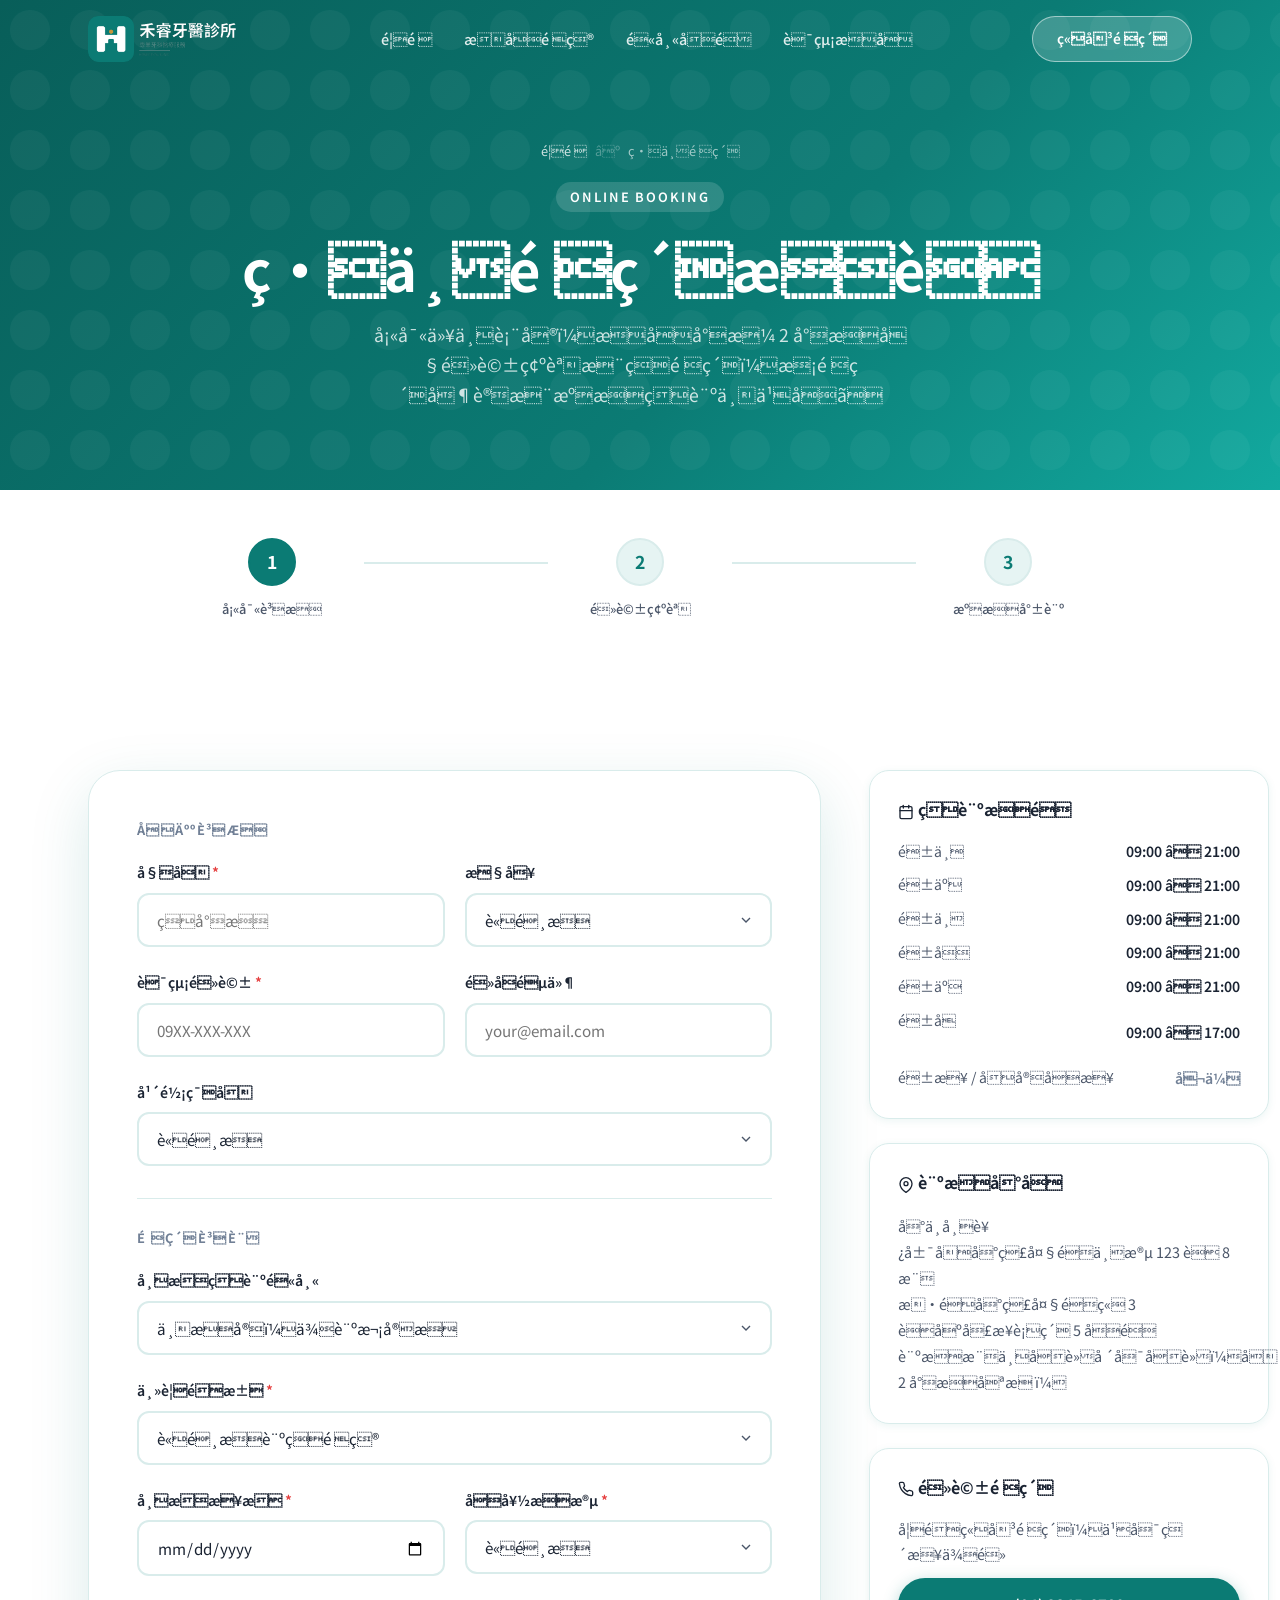
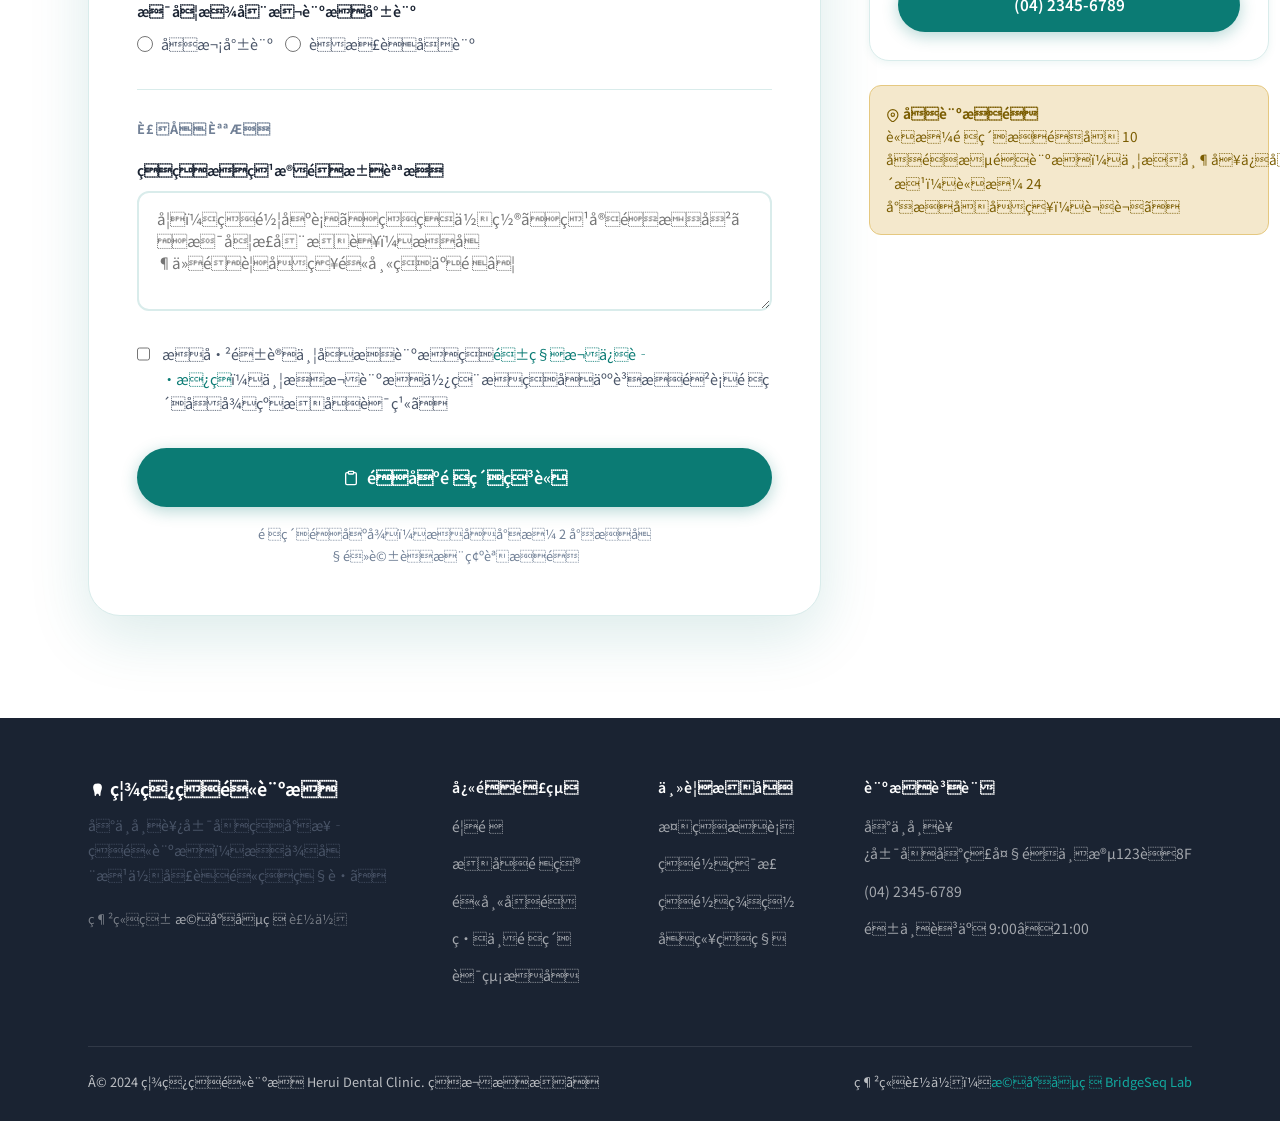
==== commit 125d4021: "Update logo: appointment.html" ====
--- a/appointment.html
+++ b/appointment.html
@@ -3,10 +3,12 @@
 <head>
   <meta charset="UTF-8">
   <meta name="viewport" content="width=device-width, initial-scale=1.0">
-  <title>線上預約 — 禾睿牙醫診所｜台中牙醫預約掛號</title>
-  <meta name="description" content="禾睿牙醫線上預約系統，提供植牙、矯正、美白、兒童牙科等初診諮詢預約，預約制不等待，讓您的就醫時間更有效率。">
+  <title>ç·ä¸é ç´ â ç¦¾ç¿çé«è¨ºæï½å°ä¸­çé«é ç´æè</title>
+  <meta name="description" content="ç¦¾ç¿çé«ç·ä¸é ç´ç³»çµ±ï¼æä¾æ¤çãç¯æ­£ãç¾ç½ãå+ç«¥çç§ç­åè¨ºè«®è©¢é ç´ï¼é ç´å¶ä¸ç­å¾+ï¼è®æ¨çå°±é«æéæ´ææçã">
   <link rel="canonical" href="https://izzo24.github.io/herui-dental/appointment.html">
-  <meta property="og:title" content="線上預約 — 禾睿牙醫診所">
+  <meta property="og:title" content="ç·ä¸é ç´ â ç¦¾ç¿çé«è¨ºæ">
   <meta property="og:url" content="https://izzo24.github.io/herui-dental/appointment.html">
   <link rel="icon" type="image/svg+xml" href="data:image/svg+xml,%3Csvg xmlns='http://www.w3.org/2000/svg' viewBox='0 0 32 32'%3E%3Crect width='32' height='32' rx='8' fill='%230B7B74'/%3E%3Cpath fill='white' d='M16 7c-2.8 0-5 2.2-5 4.5 0 1.5.5 2.8 1 4.5.5 1.5.5 3 .5 5 0 .6.4 1 1 1s1-.4 1-1c0-1.1.9-2 2-2s2 .9 2 2c0 .6.4 1 1 1s1-.4 1-1c0-2 0-3.5.5-5 .5-1.7 1-3 1-4.5C22 9.2 19.8 7 17 7c-.7 0-1.3.1-1.5.3-.2-.2-.8-.3-.5-.3z'/%3E%3C/svg%3E">
   <link rel="preconnect" href="https://fonts.googleapis.com">
@@ -83,12 +85,17 @@
       .form-row { grid-template-columns: 1fr; }
       .appt-form-card { padding: 28px; }
     }
-  </style>
+  
+  .site-nav .logo-white { display:block; }
+  .site-nav .logo-color { display:none; }
+  .site-nav.scrolled .logo-white { display:none; }
+  .site-nav.scrolled .logo-color { display:block; }
+</style>
 </head>
 <body>
 
   <div class="page-loader" id="pageLoader">
-    <div class="loader-logo"><svg xmlns="http://www.w3.org/2000/svg" viewBox="0 0 24 24" width="1em" height="1em" fill="currentColor" style="display:inline-block;vertical-align:middle"><path d="M12 2C9 2 7 4.3 7 7c0 1.8.6 3.5 1.2 5.2.6 1.8.8 3.6.8 5.8 0 .6.4 1 1 1s1-.4 1-1c0-1.1.9-2 2-2s2 .9 2 2c0 .6.4 1 1 1s1-.4 1-1c0-2.2.2-4 .8-5.8C18.4 10.5 19 8.8 19 7c0-2.7-2-5-5-5-.8 0-1.5.2-2 .5-.5-.3-1.2-.5-2-.5z"/></svg> 禾睿</div>
+    <div class="loader-logo"><svg xmlns="http://www.w3.org/2000/svg" viewBox="0 0 24 24" width="1em" height="1em" fill="currentColor" style="display:inline-block;vertical-align:middle"><path d="M12 2C9 2 7 4.3 7 7c0 1.8.6 3.5 1.2 5.2.6 1.8.8 3.6.8 5.8 0 .6.4 1 1 1s1-.4 1-1c0-1.1.9-2 2-2s2 .9 2 2c0 .6.4 1 1 1s1-.4 1-1c0-2.2.2-4 .8-5.8C18.4 10.5 19 8.8 19 7c0-2.7-2-5-5-5-.8 0-1.5.2-2 .5-.5-.3-1.2-.5-2-.5z"/></svg> ç¦¾ç¿</div>
     <div class="loader-bar"><div class="loader-bar-fill"></div></div>
   </div>
 
@@ -96,43 +103,42 @@
     <div class="container">
       <div class="nav-inner">
         <a href="index.html" class="nav-logo">
-          <div class="nav-logo-icon">
-            <svg viewBox="0 0 24 24" fill="none" stroke="white" stroke-width="2"><path d="M12 2C8 2 5 5.5 5 9c0 2.5 1 4.5 2.5 6L9 21h6l1.5-6C18 13.5 19 11.5 19 9c0-3.5-3-7-7-7z" stroke-linejoin="round"/><path d="M9 9c0-1.7 1.3-3 3-3s3 1.3 3 3"/></svg>
-          </div>
-          <div class="nav-logo-text">
-            <span class="nav-logo-name">禾睿牙醫診所</span>
-            <span class="nav-logo-sub">Herui Dental Clinic</span>
-          </div>
+          <img src="logos/herui-dental-logo-white.png" alt="禾睿牙醫診所" class="logo-white" style="height:46px;width:auto;">
+          <img src="logos/herui-dental-logo.png" alt="禾睿牙醫診所" class="logo-color" style="height:46px;width:auto;display:none;">
         </a>
         <ul class="nav-links">
-          <li><a href="index.html" class="nav-link">首頁</a></li>
-          <li><a href="services.html" class="nav-link">服務項目</a></li>
-          <li><a href="doctors.html" class="nav-link">醫師團隊</a></li>
-          <li><a href="contact.html" class="nav-link">聯絡我們</a></li>
+          <li><a href="index.html" class="nav-link">é¦é </a></li>
+          <li><a href="services.html" class="nav-link">æåé +ç®</a></li>
+          <li><a href="doctors.html" class="nav-link">é«å¸«åé</a></li>
+          <li><a href="contact.html" class="nav-link">è¯çµ¡æå</a></li>
         </ul>
-        <a href="appointment.html" class="btn btn-primary nav-cta">立即預約</a>
-        <button class="nav-hamburger" aria-label="開啟選單"><span></span><span></span><span></span></button>
+        <a href="appointment.html" class="btn btn-primary nav-cta">ç«å³é ç´</a>
+        <button class="nav-hamburger" aria-label="éåé¸å®"><span></span><span></span><span></span></button>
       </div>
     </div>
   </nav>
   <div class="nav-mobile">
-    <button class="nav-mobile-close">✕</button>
-    <a href="index.html" class="nav-link">首頁</a>
-    <a href="services.html" class="nav-link">服務項目</a>
-    <a href="doctors.html" class="nav-link">醫師團隊</a>
-    <a href="contact.html" class="nav-link">聯絡我們</a>
-    <a href="appointment.html" class="btn btn-primary">立即預約</a>
+    <button class="nav-mobile-close">â</button>
+    <a href="index.html" class="nav-link">é¦é </a>
+    <a href="services.html" class="nav-link">æåé +ç®</a>
+    <a href="doctors.html" class="nav-link">é«å¸«åé</a>
+    <a href="contact.html" class="nav-link">è¯çµ¡æå</a>
+    <a href="appointment.html" class="btn btn-primary">ç«å³é ç´</a>
   </div>
 
   <div class="page-hero">
     <div class="container">
       <div class="page-hero-content">
         <div class="breadcrumb" style="justify-content:center">
-          <a href="index.html">首頁</a><span class="breadcrumb-sep">›</span><span>線上預約</span>
+          <a href="index.html">é¦é </a><span class="breadcrumb-sep">âº</span><span>ç·ä¸é ç´</span>
         </div>
         <span class="eyebrow">Online Booking</span>
-        <h1>線上預約掛號</h1>
-        <p>填寫以下表單，我們將於 2 小時內電話確認您的預約，採預約制讓您準時看診不久候。</p>
+        <h1>ç·ä¸é ç´æè</h1>
+        <p>å¡«å¯«ä»¥ä¸è¡¨å®ï¼æåå°æ¼ 2 å°æå+§é»è©±ç¢ºèªæ¨çé ç´ï¼æ¡é ç´å¶è®æ¨æºæçè¨ºä¸ä¹+åã</p>
       </div>
     </div>
   </div>
@@ -143,15 +149,15 @@
       <div class="steps">
         <div class="step active">
           <div class="step-circle">1</div>
-          <div class="step-label">填寫資料</div>
+          <div class="step-label">å¡«å¯«è³æ</div>
         </div>
         <div class="step">
           <div class="step-circle">2</div>
-          <div class="step-label">電話確認</div>
+          <div class="step-label">é»è©±ç¢ºèª</div>
         </div>
         <div class="step">
           <div class="step-circle">3</div>
-          <div class="step-label">準時就診</div>
+          <div class="step-label">æºæå°±è¨º</div>
         </div>
       </div>
     </div>
@@ -165,135 +171,152 @@
         <div class="appt-form-card reveal">
           <form id="appointment-form" novalidate>
 
-            <div class="form-section-title">個人資料</div>
+            <div class="form-section-title">åäººè³æ</div>
 
             <div class="form-row">
               <div class="form-group">
-                <label class="form-label">姓名 <span class="req">*</span></label>
-                <input type="text" class="form-input" placeholder="王小明" required>
-              </div>
-              <div class="form-group">
-                <label class="form-label">性別</label>
+                <label class="form-label">å§å <span class="req">*</span></label>
+                <input type="text" class="form-input" placeholder="çå°æ" required>
+              </div>
+              <div class="form-group">
+                <label class="form-label">æ§å¥</label>
                 <select class="form-select">
-                  <option value="">請選擇</option>
-                  <option>先生</option>
-                  <option>小姐</option>
-                  <option>不指定</option>
+                  <option value="">è«é¸æ</option>
+                  <option>å+ç</option>
+                  <option>å°å§</option>
+                  <option>ä¸æå®</option>
                 </select>
               </div>
             </div>
 
             <div class="form-row">
               <div class="form-group">
-                <label class="form-label">聯絡電話 <span class="req">*</span></label>
+                <label class="form-label">è¯çµ¡é»è©± <span class="req">*</span></label>
                 <input type="tel" class="form-input" placeholder="09XX-XXX-XXX" required>
               </div>
               <div class="form-group">
-                <label class="form-label">電子郵件</label>
+                <label class="form-label">é»å­éµä»¶</label>
                 <input type="email" class="form-input" placeholder="your@email.com">
               </div>
             </div>
 
             <div class="form-group">
-              <label class="form-label">年齡範圍</label>
+              <label class="form-label">å¹´é½¡ç¯å</label>
               <select class="form-select">
-                <option value="">請選擇</option>
-                <option>18 歲以下（兒童）</option>
-                <option>18–30 歲</option>
-                <option>31–45 歲</option>
-                <option>46–60 歲</option>
-                <option>61 歲以上</option>
+                <option value="">è«é¸æ</option>
+                <option>18 æ­²ä»¥ä¸ï¼å+ç«¥ï¼</option>
+                <option>18â30 æ­²</option>
+                <option>31â45 æ­²</option>
+                <option>46â60 æ­²</option>
+                <option>61 æ­²ä»¥ä¸</option>
               </select>
             </div>
 
-            <div class="form-section-title">預約資訊</div>
-
-            <div class="form-group">
-              <label class="form-label">希望看診醫師</label>
+            <div class="form-section-title">é ç´è³è¨</div>
+
+            <div class="form-group">
+              <label class="form-label">å¸æçè¨ºé«å¸«</label>
               <select class="form-select">
-                <option value="">不指定，依診次安排</option>
-                <option>陳柏睿醫師（院長・植牙專科）</option>
-                <option>林欣怡醫師（矯正科）</option>
-                <option>黃文哲醫師（牙周科・兒童牙科）</option>
-                <option>王雅婷醫師（一般・美容牙科）</option>
+                <option value="">ä¸æå®ï¼ä¾è¨ºæ¬¡å®æ</option>
+                <option>é³æç¿é«å¸«ï¼é¢é·ã»æ¤çå°ç§ï¼</option>
+                <option>ææ¬£æ¡é«å¸«ï¼ç¯æ­£ç§ï¼</option>
+                <option>é»æå²é«å¸«ï¼çå¨ç§ã»å+ç«¥çç§ï¼</option>
+                <option>çé+å©·é«å¸«ï¼ä¸è¬ã»ç¾å®¹çç§ï¼</option>
               </select>
             </div>
 
             <div class="form-group">
-              <label class="form-label">主要需求 <span class="req">*</span></label>
+              <label class="form-label">ä¸»è¦éæ± <span class="req">*</span></label>
               <select class="form-select" required>
-                <option value="">請選擇診療項目</option>
-                <optgroup label="一般牙科">
-                  <option>一般洗牙・檢查</option>
-                  <option>蛀牙填補</option>
-                  <option>根管治療</option>
-                  <option>假牙・全瓷冠</option>
-                  <option>拔牙・智齒</option>
+                <option value="">è«é¸æè¨ºçé +ç®</option>
+                <optgroup label="ä¸è¬çç§">
+                  <option>ä¸è¬æ´çã»æª¢æ¥</option>
+                  <option>èçå¡«è£</option>
+                  <option>æ ¹ç®¡æ²»ç</option>
+                  <option>åçã»å+¨ç·å </option>
+                  <option>æçã»æºé½</option>
                 </optgroup>
-                <optgroup label="專科治療">
-                  <option>植牙諮詢</option>
-                  <option>矯正諮詢（隱適美）</option>
-                  <option>矯正諮詢（傳統）</option>
-                  <option>牙齒美白諮詢</option>
-                  <option>牙周病治療</option>
+                <optgroup label="å°ç§æ²»ç">
+                  <option>æ¤çè«®è©¢</option>
+                  <option>ç¯æ­£è«®è©¢ï¼é±é©ç¾ï¼</option>
+                  <option>ç¯æ­£è«®è©¢ï¼å³çµ±ï¼</option>
+                  <option>çé½ç¾ç½è«®è©¢</option>
+                  <option>çå¨ç+æ²»ç</option>
                 </optgroup>
-                <optgroup label="兒童牙科">
-                  <option>兒童初診</option>
-                  <option>兒童定期檢查</option>
-                  <option>兒童矯正評估</option>
+                <optgroup label="å+ç«¥çç§">
+                  <option>å+ç«¥åè¨º</option>
+                  <option>å+ç«¥å®ææª¢æ¥</option>
+                  <option>å+ç«¥ç¯æ­£è©ä¼°</option>
                 </optgroup>
               </select>
             </div>
 
             <div class="form-row">
               <div class="form-group">
-                <label class="form-label">希望日期 <span class="req">*</span></label>
+                <label class="form-label">å¸ææ¥æ <span class="req">*</span></label>
                 <input type="date" class="form-input" required>
               </div>
               <div class="form-group">
-                <label class="form-label">偏好時段 <span class="req">*</span></label>
+                <label class="form-label">åå¥½ææ®µ <span class="req">*</span></label>
                 <select class="form-select" required>
-                  <option value="">請選擇</option>
-                  <option>上午（09:00–12:00）</option>
-                  <option>下午（13:00–17:00）</option>
-                  <option>傍晚（17:00–21:00）</option>
-                  <option>不指定</option>
+                  <option value="">è«é¸æ</option>
+                  <option>ä¸åï¼09:00â12:00ï¼</option>
+                  <option>ä¸åï¼13:00â17:00ï¼</option>
+                  <option>åæï¼17:00â21:00ï¼</option>
+                  <option>ä¸æå®</option>
                 </select>
               </div>
             </div>
 
             <div class="form-group">
-              <label class="form-label">是否曾在本診所就診</label>
+              <label class="form-label">æ¯å¦æ¾å¨æ¬è¨ºæå°±è¨º</label>
               <div class="form-checkbox-group">
                 <label class="form-checkbox-label">
-                  <input type="radio" name="existing" value="new"> 初次就診
+                  <input type="radio" name="existing" value="new"> åæ¬¡å°±è¨º
                 </label>
                 <label class="form-checkbox-label">
-                  <input type="radio" name="existing" value="returning"> 舊患者回診
+                  <input type="radio" name="existing" value="returning"> èæ£è+åè¨º
                 </label>
               </div>
             </div>
 
-            <div class="form-section-title">補充說明</div>
-
-            <div class="form-group">
-              <label class="form-label">症狀或特殊需求說明</label>
-              <textarea class="form-textarea" placeholder="如：牙齦出血、牙痛位置、特定過敏史、是否正在服藥，或其他需要告知醫師的事項…" rows="4"></textarea>
+            <div class="form-section-title">è£å++èªªæ</div>
+
+            <div class="form-group">
+              <label class="form-label">ççæç¹æ®éæ±èªªæ</label>
+              <textarea class="form-textarea" placeholder="å¦ï¼çé½¦åºè¡ãççä½ç½®ãç¹å®éæå²ãæ¯å¦æ­£å¨æè¥ï¼æå+¶ä»éè¦åç¥é«å¸«çäºé +â¦" rows="4"></textarea>
             </div>
 
             <div class="form-group">
               <label class="form-checkbox-label" style="align-items:flex-start;gap:12px">
                 <input type="checkbox" required style="margin-top:4px">
-                <span>我已閱讀並同意診所的<a href="#" style="color:var(--primary)">隱私權保護政策</a>，並授權診所使用我的個人資料進行預約及後續服務聯繫。</span>
+                <span>æå·²é±è®ä¸¦åæè¨ºæç<a href="#" style="color:var(--primary)">é±ç§æ¬ä¿è­·æ¿ç­</a>ï¼ä¸¦ææ¬è¨ºæä½¿ç¨æçåäººè³æé²è¡é ç´åå¾çºæåè¯ç¹«ã</span>
               </label>
             </div>
 
             <button type="submit" class="btn btn-primary" style="width:100%;justify-content:center;padding:16px;font-size:1rem;margin-top:8px">
-              <svg xmlns="http://www.w3.org/2000/svg" viewBox="0 0 24 24" width="1em" height="1em" fill="none" stroke="currentColor" stroke-width="2" stroke-linecap="round" stroke-linejoin="round" style="display:inline-block;vertical-align:middle"><path d="M16 4h2a2 2 0 0 1 2 2v14a2 2 0 0 1-2 2H6a2 2 0 0 1-2-2V6a2 2 0 0 1 2-2h2"/><rect x="8" y="2" width="8" height="4" rx="1"/></svg> 送出預約申請
+              <svg xmlns="http://www.w3.org/2000/svg" viewBox="0 0 24 24" width="1em" height="1em" fill="none" stroke="currentColor" stroke-width="2" stroke-linecap="round" stroke-linejoin="round" style="display:inline-block;vertical-align:middle"><path d="M16 4h2a2 2 0 0 1 2 2v14a2 2 0 0 1-2 2H6a2 2 0 0 1-2-2V6a2 2 0 0 1 2-2h2"/><rect x="8" y="2" width="8" height="4" rx="1"/></svg> éåºé ç´ç³è«
             </button>
 
             <p style="text-align:center;margin-top:16px;font-size:0.8rem;color:var(--text-light)">
-              預約送出後，我們將於 2 小時內電話與您確認時間
+              é ç´éåºå¾ï¼æåå°æ¼ 2 å°æå+§é»è©±èæ¨ç¢ºèªæé
             </p>
           </form>
         </div>
@@ -301,59 +324,61 @@
         <!-- Sidebar -->
         <div class="appt-sidebar reveal reveal-delay-2">
           <div class="appt-info-card">
-            <h3><svg xmlns="http://www.w3.org/2000/svg" viewBox="0 0 24 24" width="1em" height="1em" fill="none" stroke="currentColor" stroke-width="2" stroke-linecap="round" stroke-linejoin="round" style="display:inline-block;vertical-align:middle"><rect x="3" y="4" width="18" height="18" rx="2"/><line x1="16" y1="2" x2="16" y2="6"/><line x1="8" y1="2" x2="8" y2="6"/><line x1="3" y1="10" x2="21" y2="10"/></svg> 看診時間</h3>
+            <h3><svg xmlns="http://www.w3.org/2000/svg" viewBox="0 0 24 24" width="1em" height="1em" fill="none" stroke="currentColor" stroke-width="2" stroke-linecap="round" stroke-linejoin="round" style="display:inline-block;vertical-align:middle"><rect x="3" y="4" width="18" height="18" rx="2"/><line x1="16" y1="2" x2="16" y2="6"/><line x1="8" y1="2" x2="8" y2="6"/><line x1="3" y1="10" x2="21" y2="10"/></svg> çè¨ºæé</h3>
             <div class="appt-hours">
               <div class="appt-hour">
-                <span class="appt-hour-day">週一</span>
-                <span class="appt-hour-time">09:00 – 21:00</span>
-              </div>
-              <div class="appt-hour">
-                <span class="appt-hour-day">週二</span>
-                <span class="appt-hour-time">09:00 – 21:00</span>
-              </div>
-              <div class="appt-hour">
-                <span class="appt-hour-day">週三</span>
-                <span class="appt-hour-time">09:00 – 21:00</span>
-              </div>
-              <div class="appt-hour">
-                <span class="appt-hour-day">週四</span>
-                <span class="appt-hour-time">09:00 – 21:00</span>
-              </div>
-              <div class="appt-hour">
-                <span class="appt-hour-day">週五</span>
-                <span class="appt-hour-time">09:00 – 21:00</span>
-              </div>
-              <div class="appt-hour">
-                <span class="appt-hour-day">週六</span>
-                <span class="appt-hour-time">09:00 – 17:00</span>
-              </div>
-              <div class="appt-hour">
-                <span class="appt-hour-day">週日 / 國定假日</span>
-                <span class="appt-hour-time closed">公休</span>
+                <span class="appt-hour-day">é±ä¸</span>
+                <span class="appt-hour-time">09:00 â 21:00</span>
+              </div>
+              <div class="appt-hour">
+                <span class="appt-hour-day">é±äº</span>
+                <span class="appt-hour-time">09:00 â 21:00</span>
+              </div>
+              <div class="appt-hour">
+                <span class="appt-hour-day">é±ä¸</span>
+                <span class="appt-hour-time">09:00 â 21:00</span>
+              </div>
+              <div class="appt-hour">
+                <span class="appt-hour-day">é±å</span>
+                <span class="appt-hour-time">09:00 â 21:00</span>
+              </div>
+              <div class="appt-hour">
+                <span class="appt-hour-day">é±äº</span>
+                <span class="appt-hour-time">09:00 â 21:00</span>
+              </div>
+              <div class="appt-hour">
+                <span class="appt-hour-day">é±å+­</span>
+                <span class="appt-hour-time">09:00 â 17:00</span>
+              </div>
+              <div class="appt-hour">
+                <span class="appt-hour-day">é±æ¥ / åå®åæ¥</span>
+                <span class="appt-hour-time closed">å+¬ä¼</span>
               </div>
             </div>
           </div>
 
           <div class="appt-info-card">
-            <h3><svg xmlns="http://www.w3.org/2000/svg" viewBox="0 0 24 24" width="1em" height="1em" fill="none" stroke="currentColor" stroke-width="2" stroke-linecap="round" stroke-linejoin="round" style="display:inline-block;vertical-align:middle"><path d="M21 10c0 7-9 13-9 13s-9-6-9-13a9 9 0 0 1 18 0z"/><circle cx="12" cy="10" r="3"/></svg> 診所地址</h3>
+            <h3><svg xmlns="http://www.w3.org/2000/svg" viewBox="0 0 24 24" width="1em" height="1em" fill="none" stroke="currentColor" stroke-width="2" stroke-linecap="round" stroke-linejoin="round" style="display:inline-block;vertical-align:middle"><path d="M21 10c0 7-9 13-9 13s-9-6-9-13a9 9 0 0 1 18 0z"/><circle cx="12" cy="10" r="3"/></svg> è¨ºæå°å</h3>
             <p style="font-size:0.9rem;color:var(--text-mid);line-height:1.8">
-              台中市西屯區台灣大道三段 123 號 8 樓<br>
-              捷運台灣大道站 3 號出口步行約 5 分鐘<br>
-              診所樓下停車場可停車（前 2 小時優惠）
+              å°ä¸­å¸è¥¿å±¯åå°ç£å¤§éä¸æ®µ 123 è 8 æ¨<br>
+              æ·éå°ç£å¤§éç« 3 èåºå£æ­¥è¡ç´ 5 åé<br>
+              è¨ºææ¨ä¸åè»å ´å¯åè»ï¼å 2 å°æåªæ ï¼
             </p>
           </div>
 
           <div class="appt-info-card">
-            <h3><svg xmlns="http://www.w3.org/2000/svg" viewBox="0 0 24 24" width="1em" height="1em" fill="none" stroke="currentColor" stroke-width="2" stroke-linecap="round" stroke-linejoin="round" style="display:inline-block;vertical-align:middle"><path d="M22 16.92v3a2 2 0 0 1-2.18 2 19.79 19.79 0 0 1-8.63-3.07 19.5 19.5 0 0 1-6-6 19.79 19.79 0 0 1-3.07-8.67A2 2 0 0 1 4 2h3a2 2 0 0 1 2 1.72 12.84 12.84 0 0 0 .7 2.81 2 2 0 0 1-.45 2.11L8.09 9.91a16 16 0 0 0 6 6l1.27-1.27a2 2 0 0 1 2.11-.45 12.84 12.84 0 0 0 2.81.7A2 2 0 0 1 22 16.92z"/></svg> 電話預約</h3>
-            <p style="font-size:0.9rem;color:var(--text-mid);margin-bottom:12px">如需立即預約，也可直接來電</p>
+            <h3><svg xmlns="http://www.w3.org/2000/svg" viewBox="0 0 24 24" width="1em" height="1em" fill="none" stroke="currentColor" stroke-width="2" stroke-linecap="round" stroke-linejoin="round" style="display:inline-block;vertical-align:middle"><path d="M22 16.92v3a2 2 0 0 1-2.18 2 19.79 19.79 0 0 1-8.63-3.07 19.5 19.5 0 0 1-6-6 19.79 19.79 0 0 1-3.07-8.67A2 2 0 0 1 4 2h3a2 2 0 0 1 2 1.72 12.84 12.84 0 0 0 .7 2.81 2 2 0 0 1-.45 2.11L8.09 9.91a16 16 0 0 0 6 6l1.27-1.27a2 2 0 0 1 2.11-.45 12.84 12.84 0 0 0 2.81.7A2 2 0 0 1 22 16.92z"/></svg> é»è©±é ç´</h3>
+            <p style="font-size:0.9rem;color:var(--text-mid);margin-bottom:12px">å¦éç«å³é ç´ï¼ä¹å¯ç´æ¥ä¾é»</p>
             <a href="tel:+886423456789" class="btn btn-primary" style="width:100%;justify-content:center">
               (04) 2345-6789
             </a>
           </div>
 
           <div class="appt-notice">
-            <strong><svg xmlns="http://www.w3.org/2000/svg" viewBox="0 0 24 24" width="1em" height="1em" fill="none" stroke="currentColor" stroke-width="2" stroke-linecap="round" stroke-linejoin="round" style="display:inline-block;vertical-align:middle"><path d="M21 10c0 7-9 13-9 13s-9-6-9-13a9 9 0 0 1 18 0z"/><circle cx="12" cy="10" r="3"/></svg> 初診提醒</strong><br>
-            請於預約時間前 10 分鐘抵達診所，並攜帶健保卡。如需取消或更改，請於 24 小時前告知，謝謝。
+            <strong><svg xmlns="http://www.w3.org/2000/svg" viewBox="0 0 24 24" width="1em" height="1em" fill="none" stroke="currentColor" stroke-width="2" stroke-linecap="round" stroke-linejoin="round" style="display:inline-block;vertical-align:middle"><path d="M21 10c0 7-9 13-9 13s-9-6-9-13a9 9 0 0 1 18 0z"/><circle cx="12" cy="10" r="3"/></svg> åè¨ºæé</strong><br>
+            è«æ¼é ç´æéå 10 åéæµéè¨ºæï¼ä¸¦æå¸¶å¥ä¿å¡ãå¦éåæ¶ææ´æ¹ï¼è«æ¼ 24 å°æååç¥ï¼è¬è¬ã
           </div>
         </div>
 
@@ -365,46 +390,51 @@
     <div class="container">
       <div class="footer-grid">
         <div class="footer-brand">
-          <h3><svg xmlns="http://www.w3.org/2000/svg" viewBox="0 0 24 24" width="1em" height="1em" fill="currentColor" style="display:inline-block;vertical-align:middle"><path d="M12 2C9 2 7 4.3 7 7c0 1.8.6 3.5 1.2 5.2.6 1.8.8 3.6.8 5.8 0 .6.4 1 1 1s1-.4 1-1c0-1.1.9-2 2-2s2 .9 2 2c0 .6.4 1 1 1s1-.4 1-1c0-2.2.2-4 .8-5.8C18.4 10.5 19 8.8 19 7c0-2.7-2-5-5-5-.8 0-1.5.2-2 .5-.5-.3-1.2-.5-2-.5z"/></svg> 禾睿牙醫診所</h3>
-          <p>台中市西屯區的專業牙醫診所，提供全方位口腔醫療照護。</p>
-          <div style="font-size:0.8rem;color:rgba(255,255,255,0.4)">網站由 <a href="https://bridgeseqlab.com" target="_blank" rel="noopener noreferrer" style="color:rgba(255,255,255,0.6)">橋序創研</a> 製作</div>
+          <h3><svg xmlns="http://www.w3.org/2000/svg" viewBox="0 0 24 24" width="1em" height="1em" fill="currentColor" style="display:inline-block;vertical-align:middle"><path d="M12 2C9 2 7 4.3 7 7c0 1.8.6 3.5 1.2 5.2.6 1.8.8 3.6.8 5.8 0 .6.4 1 1 1s1-.4 1-1c0-1.1.9-2 2-2s2 .9 2 2c0 .6.4 1 1 1s1-.4 1-1c0-2.2.2-4 .8-5.8C18.4 10.5 19 8.8 19 7c0-2.7-2-5-5-5-.8 0-1.5.2-2 .5-.5-.3-1.2-.5-2-.5z"/></svg> ç¦¾ç¿çé«è¨ºæ</h3>
+          <p>å°ä¸­å¸è¥¿å±¯åçå°æ¥­çé«è¨ºæï¼æä¾å+¨æ¹ä½å£è+é«çç+§è­·ã</p>
+          <div style="font-size:0.8rem;color:rgba(255,255,255,0.4)">ç¶²ç«ç± <a href="https://bridgeseqlab.com" target="_blank" rel="noopener noreferrer" style="color:rgba(255,255,255,0.6)">æ©åºåµç </a> è£½ä½</div>
         </div>
         <div class="footer-col">
-          <h4>快速連結</h4>
+          <h4>å¿«éé£çµ</h4>
           <ul>
-            <li><a href="index.html">首頁</a></li>
-            <li><a href="services.html">服務項目</a></li>
-            <li><a href="doctors.html">醫師團隊</a></li>
-            <li><a href="appointment.html">線上預約</a></li>
-            <li><a href="contact.html">聯絡我們</a></li>
+            <li><a href="index.html">é¦é </a></li>
+            <li><a href="services.html">æåé +ç®</a></li>
+            <li><a href="doctors.html">é«å¸«åé</a></li>
+            <li><a href="appointment.html">ç·ä¸é ç´</a></li>
+            <li><a href="contact.html">è¯çµ¡æå</a></li>
           </ul>
         </div>
         <div class="footer-col">
-          <h4>主要服務</h4>
+          <h4>ä¸»è¦æå</h4>
           <ul>
-            <li><a href="services.html#implant">植牙手術</a></li>
-            <li><a href="services.html#ortho">牙齒矯正</a></li>
-            <li><a href="services.html#whitening">牙齒美白</a></li>
-            <li><a href="services.html#children">兒童牙科</a></li>
+            <li><a href="services.html#implant">æ¤çæè¡</a></li>
+            <li><a href="services.html#ortho">çé½ç¯æ­£</a></li>
+            <li><a href="services.html#whitening">çé½ç¾ç½</a></li>
+            <li><a href="services.html#children">å+ç«¥çç§</a></li>
           </ul>
         </div>
         <div class="footer-col">
-          <h4>診所資訊</h4>
+          <h4>è¨ºæè³è¨</h4>
           <ul>
-            <li><a href="#">台中市西屯區台灣大道三段123號8F</a></li>
+            <li><a href="#">å°ä¸­å¸è¥¿å±¯åå°ç£å¤§éä¸æ®µ123è8F</a></li>
             <li><a href="tel:+886423456789">(04) 2345-6789</a></li>
-            <li><a href="#">週一至五 9:00—21:00</a></li>
+            <li><a href="#">é±ä¸è³äº 9:00â21:00</a></li>
           </ul>
         </div>
       </div>
       <div class="footer-bottom">
-        <div>© 2024 禾睿牙醫診所 Herui Dental Clinic. 版權所有。</div>
-        <div>網站製作：<a href="https://bridgeseqlab.com" target="_blank" rel="noopener noreferrer">橋序創研 BridgeSeq Lab</a></div>
+        <div>Â© 2024 ç¦¾ç¿çé«è¨ºæ Herui Dental Clinic. çæ¬ææã</div>
+        <div>ç¶²ç«è£½ä½ï¼<a href="https://bridgeseqlab.com" target="_blank" rel="noopener noreferrer">æ©åºåµç  BridgeSeq Lab</a></div>
       </div>
     </div>
   </footer>
 
-  <button id="back-to-top" aria-label="回到頂部">
+  <button id="back-to-top" aria-label="åå°é é¨">
     <svg viewBox="0 0 24 24"><polyline points="18 15 12 9 6 15"/></svg>
   </button>
 
--- a/css/style.css
+++ b/css/style.css
@@ -737,3 +737,22 @@
   border: 2px dashed var(--border);
 }
 .map-embed svg { width: 40px; height: 40px; stroke: var(--primary); fill: none; stroke-width: 1.5; }
+
+/* ── Transparent Nav: white text for dark hero backgrounds ── */
+.site-nav:not(.scrolled) .nav-logo-name { color: white; }
+.site-nav:not(.scrolled) .nav-logo-sub { color: rgba(255,255,255,0.65); }
+.site-nav:not(.scrolled) .nav-link { color: rgba(255,255,255,0.88); }
+.site-nav:not(.scrolled) .nav-link:hover,
+.site-nav:not(.scrolled) .nav-link.active { color: white; }
+.site-nav:not(.scrolled) .nav-link::after { background: rgba(255,255,255,0.8); }
+.site-nav:not(.scrolled) .nav-hamburger span { background: white; }
+.site-nav:not(.scrolled) .nav-cta.btn-primary {
+  background: rgba(255,255,255,0.18);
+  color: white;
+  border: 1.5px solid rgba(255,255,255,0.5);
+  box-shadow: none;
+}
+.site-nav:not(.scrolled) .nav-cta.btn-primary:hover {
+  background: rgba(255,255,255,0.28);
+  transform: translateY(-1px);
+}
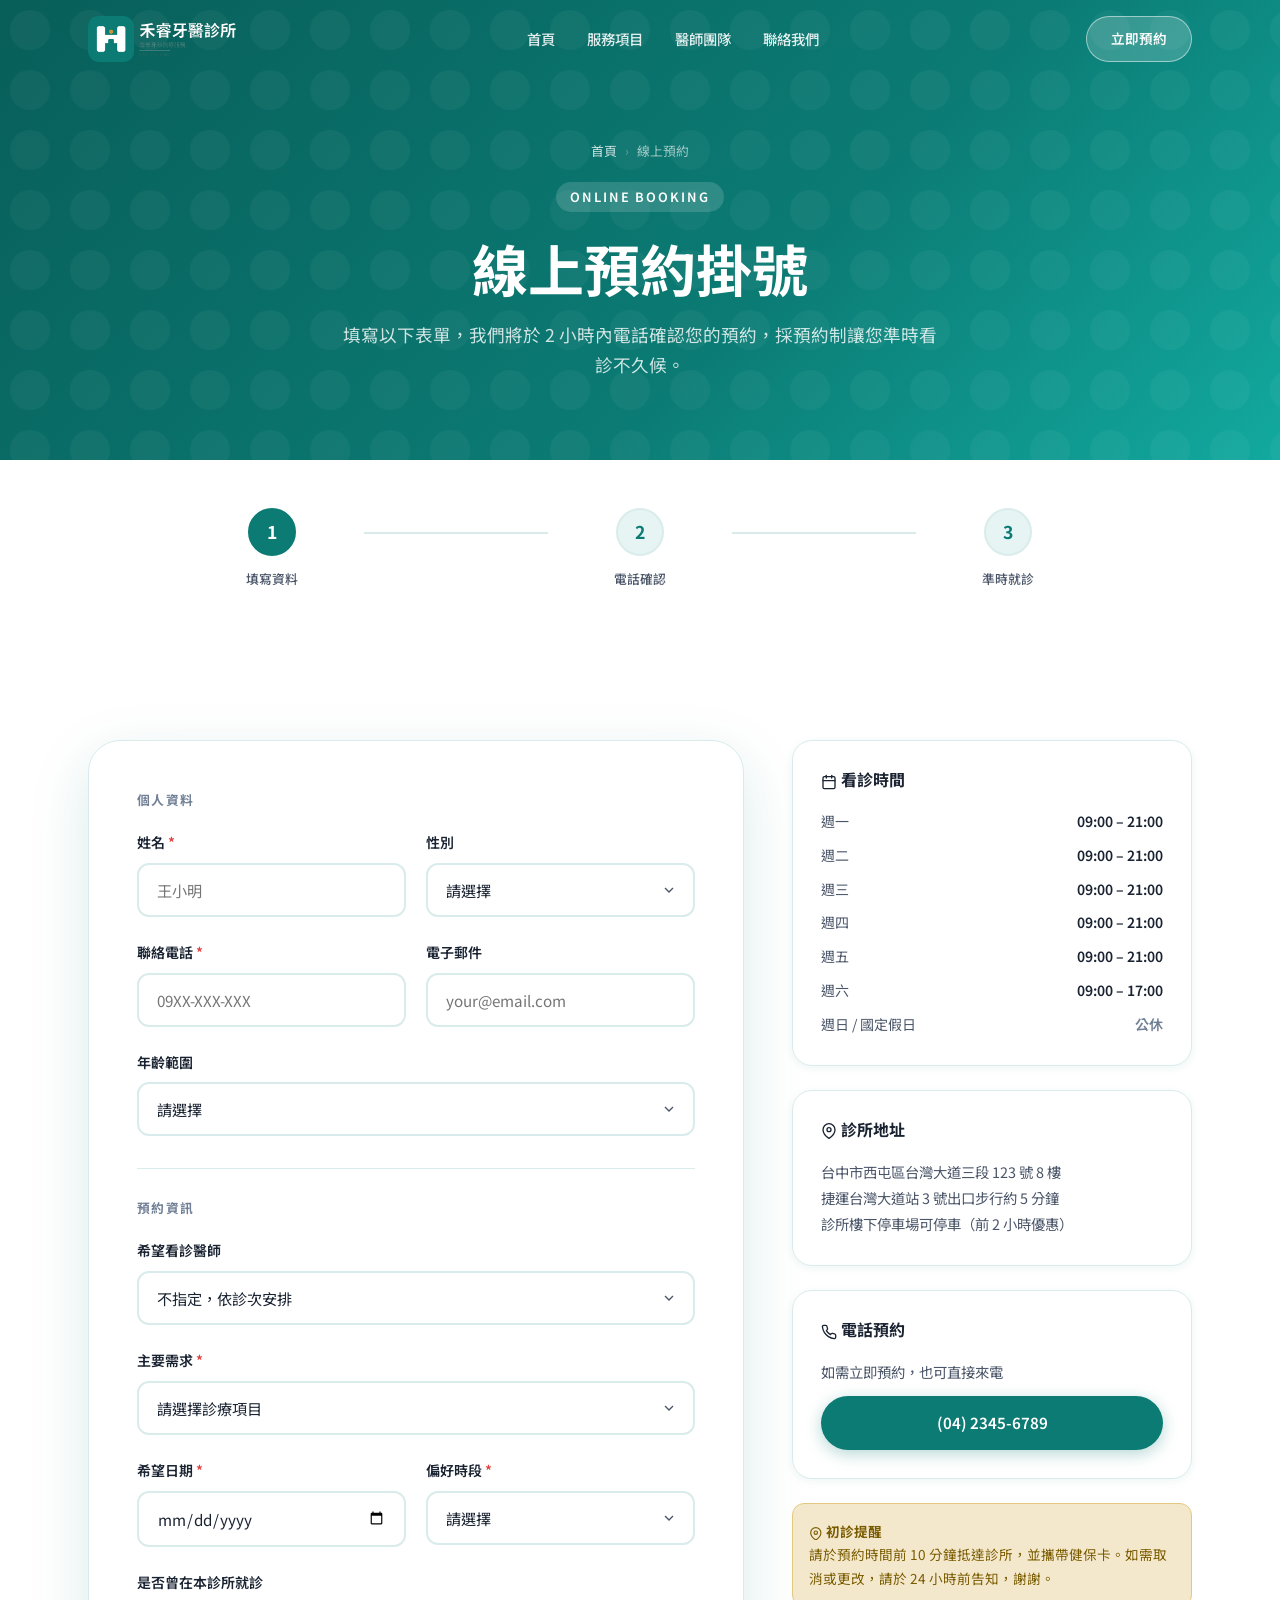
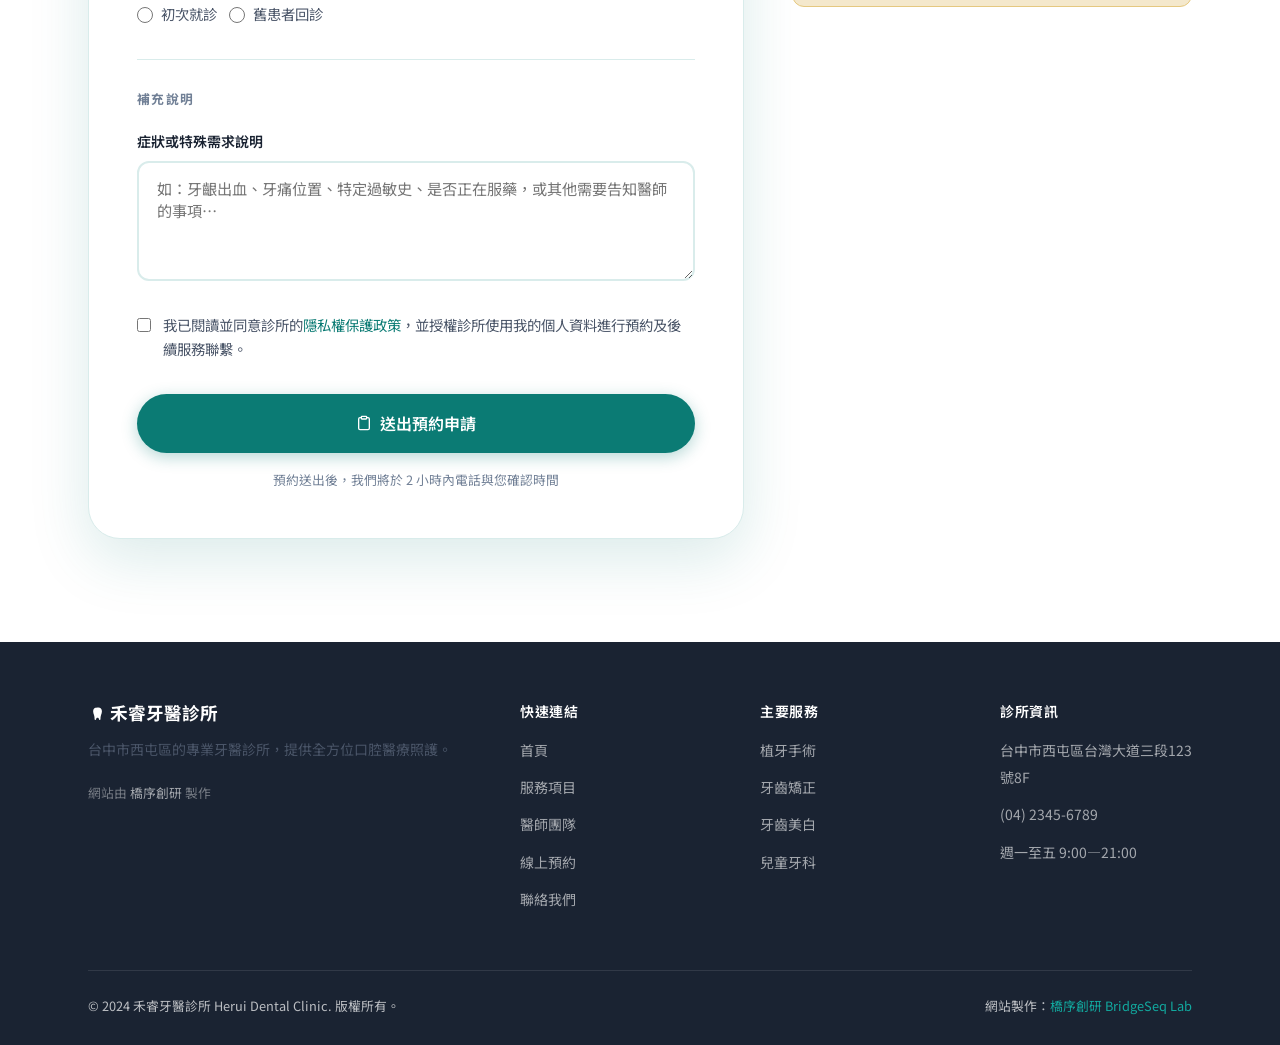
==== commit e740d4ee: "fix: restore UTF-8 encoding for appointment.html" ====
--- a/appointment.html
+++ b/appointment.html
@@ -3,12 +3,10 @@
 <head>
   <meta charset="UTF-8">
   <meta name="viewport" content="width=device-width, initial-scale=1.0">
-  <title>ç·ä¸é ç´ â ç¦¾ç¿çé«è¨ºæï½å°ä¸­çé«é ç´æè</title>
-  <meta name="description" content="ç¦¾ç¿çé«ç·ä¸é ç´ç³»çµ±ï¼æä¾æ¤çãç¯æ­£ãç¾ç½ãå-ç«¥çç§ç­åè¨ºè«®è©¢é ç´ï¼é ç´å¶ä¸ç­å¾-ï¼è®æ¨çå°±é«æéæ´ææçã">
+  <title>線上預約 — 禾睿牙醫診所｜台中牙醫預約掛號</title>
+  <meta name="description" content="禾睿牙醫線上預約系統，提供植牙、矯正、美白、兒童牙科等初診諮詢預約，預約制不等待，讓您的就醫時間更有效率。">
   <link rel="canonical" href="https://izzo24.github.io/herui-dental/appointment.html">
-  <meta property="og:title" content="ç·ä¸é ç´ â ç¦¾ç¿çé«è¨ºæ">
+  <meta property="og:title" content="線上預約 — 禾睿牙醫診所">
   <meta property="og:url" content="https://izzo24.github.io/herui-dental/appointment.html">
   <link rel="icon" type="image/svg+xml" href="data:image/svg+xml,%3Csvg xmlns='http://www.w3.org/2000/svg' viewBox='0 0 32 32'%3E%3Crect width='32' height='32' rx='8' fill='%230B7B74'/%3E%3Cpath fill='white' d='M16 7c-2.8 0-5 2.2-5 4.5 0 1.5.5 2.8 1 4.5.5 1.5.5 3 .5 5 0 .6.4 1 1 1s1-.4 1-1c0-1.1.9-2 2-2s2 .9 2 2c0 .6.4 1 1 1s1-.4 1-1c0-2 0-3.5.5-5 .5-1.7 1-3 1-4.5C22 9.2 19.8 7 17 7c-.7 0-1.3.1-1.5.3-.2-.2-.8-.3-.5-.3z'/%3E%3C/svg%3E">
   <link rel="preconnect" href="https://fonts.googleapis.com">
@@ -95,7 +93,7 @@
 <body>
 
   <div class="page-loader" id="pageLoader">
-    <div class="loader-logo"><svg xmlns="http://www.w3.org/2000/svg" viewBox="0 0 24 24" width="1em" height="1em" fill="currentColor" style="display:inline-block;vertical-align:middle"><path d="M12 2C9 2 7 4.3 7 7c0 1.8.6 3.5 1.2 5.2.6 1.8.8 3.6.8 5.8 0 .6.4 1 1 1s1-.4 1-1c0-1.1.9-2 2-2s2 .9 2 2c0 .6.4 1 1 1s1-.4 1-1c0-2.2.2-4 .8-5.8C18.4 10.5 19 8.8 19 7c0-2.7-2-5-5-5-.8 0-1.5.2-2 .5-.5-.3-1.2-.5-2-.5z"/></svg> ç¦¾ç¿</div>
+    <div class="loader-logo"><svg xmlns="http://www.w3.org/2000/svg" viewBox="0 0 24 24" width="1em" height="1em" fill="currentColor" style="display:inline-block;vertical-align:middle"><path d="M12 2C9 2 7 4.3 7 7c0 1.8.6 3.5 1.2 5.2.6 1.8.8 3.6.8 5.8 0 .6.4 1 1 1s1-.4 1-1c0-1.1.9-2 2-2s2 .9 2 2c0 .6.4 1 1 1s1-.4 1-1c0-2.2.2-4 .8-5.8C18.4 10.5 19 8.8 19 7c0-2.7-2-5-5-5-.8 0-1.5.2-2 .5-.5-.3-1.2-.5-2-.5z"/></svg> 禾睿</div>
     <div class="loader-bar"><div class="loader-bar-fill"></div></div>
   </div>
 
@@ -103,42 +101,38 @@
     <div class="container">
       <div class="nav-inner">
         <a href="index.html" class="nav-logo">
-          <img src="logos/herui-dental-logo-white.png" alt="禾睿牙醫診所" class="logo-white" style="height:46px;width:auto;">
-          <img src="logos/herui-dental-logo.png" alt="禾睿牙醫診所" class="logo-color" style="height:46px;width:auto;display:none;">
+          <img src="logos/herui-dental-logo-white.png" alt="�Y�:@" class="logo-white" style="height:46px;width:auto;">
+          <img src="logos/herui-dental-logo.png" alt="�Y�:@" class="logo-color" style="height:46px;width:auto;display:none;">
         </a>
         <ul class="nav-links">
-          <li><a href="index.html" class="nav-link">é¦é </a></li>
-          <li><a href="services.html" class="nav-link">æåé -ç®</a></li>
-          <li><a href="doctors.html" class="nav-link">é«å¸«åé</a></li>
-          <li><a href="contact.html" class="nav-link">è¯çµ¡æå</a></li>
+          <li><a href="index.html" class="nav-link">首頁</a></li>
+          <li><a href="services.html" class="nav-link">服務項目</a></li>
+          <li><a href="doctors.html" class="nav-link">醫師團隊</a></li>
+          <li><a href="contact.html" class="nav-link">聯絡我們</a></li>
         </ul>
-        <a href="appointment.html" class="btn btn-primary nav-cta">ç«å³é ç´</a>
-        <button class="nav-hamburger" aria-label="éåé¸å®"><span></span><span></span><span></span></button>
+        <a href="appointment.html" class="btn btn-primary nav-cta">立即預約</a>
+        <button class="nav-hamburger" aria-label="開啟選單"><span></span><span></span><span></span></button>
       </div>
     </div>
   </nav>
   <div class="nav-mobile">
-    <button class="nav-mobile-close">â</button>
-    <a href="index.html" class="nav-link">é¦é </a>
-    <a href="services.html" class="nav-link">æåé -ç®</a>
-    <a href="doctors.html" class="nav-link">é«å¸«åé</a>
-    <a href="contact.html" class="nav-link">è¯çµ¡æå</a>
-    <a href="appointment.html" class="btn btn-primary">ç«å³é ç´</a>
+    <button class="nav-mobile-close">✕</button>
+    <a href="index.html" class="nav-link">首頁</a>
+    <a href="services.html" class="nav-link">服務項目</a>
+    <a href="doctors.html" class="nav-link">醫師團隊</a>
+    <a href="contact.html" class="nav-link">聯絡我們</a>
+    <a href="appointment.html" class="btn btn-primary">立即預約</a>
   </div>
 
   <div class="page-hero">
     <div class="container">
       <div class="page-hero-content">
         <div class="breadcrumb" style="justify-content:center">
-          <a href="index.html">é¦é </a><span class="breadcrumb-sep">âº</span><span>ç·ä¸é ç´</span>
+          <a href="index.html">首頁</a><span class="breadcrumb-sep">›</span><span>線上預約</span>
         </div>
         <span class="eyebrow">Online Booking</span>
-        <h1>ç·ä¸é ç´æè</h1>
-        <p>å¡«å¯«ä»¥ä¸è¡¨å®ï¼æåå°æ¼ 2 å°æå-§é»è©±ç¢ºèªæ¨çé ç´ï¼æ¡é ç´å¶è®æ¨æºæçè¨ºä¸ä¹-åã</p>
+        <h1>線上預約掛號</h1>
+        <p>填寫以下表單，我們將於 2 小時內電話確認您的預約，採預約制讓您準時看診不久候。</p>
       </div>
     </div>
   </div>
@@ -149,15 +143,15 @@
       <div class="steps">
         <div class="step active">
           <div class="step-circle">1</div>
-          <div class="step-label">å¡«å¯«è³æ</div>
+          <div class="step-label">填寫資料</div>
         </div>
         <div class="step">
           <div class="step-circle">2</div>
-          <div class="step-label">é»è©±ç¢ºèª</div>
+          <div class="step-label">電話確認</div>
         </div>
         <div class="step">
           <div class="step-circle">3</div>
-          <div class="step-label">æºæå°±è¨º</div>
+          <div class="step-label">準時就診</div>
         </div>
       </div>
     </div>
@@ -171,152 +165,135 @@
         <div class="appt-form-card reveal">
           <form id="appointment-form" novalidate>
 
-            <div class="form-section-title">åäººè³æ</div>
+            <div class="form-section-title">個人資料</div>
 
             <div class="form-row">
               <div class="form-group">
-                <label class="form-label">å§å <span class="req">*</span></label>
-                <input type="text" class="form-input" placeholder="çå°æ" required>
-              </div>
-              <div class="form-group">
-                <label class="form-label">æ§å¥</label>
+                <label class="form-label">姓名 <span class="req">*</span></label>
+                <input type="text" class="form-input" placeholder="王小明" required>
+              </div>
+              <div class="form-group">
+                <label class="form-label">性別</label>
                 <select class="form-select">
-                  <option value="">è«é¸æ</option>
-                  <option>å-ç</option>
-                  <option>å°å§</option>
-                  <option>ä¸æå®</option>
+                  <option value="">請選擇</option>
+                  <option>先生</option>
+                  <option>小姐</option>
+                  <option>不指定</option>
                 </select>
               </div>
             </div>
 
             <div class="form-row">
               <div class="form-group">
-                <label class="form-label">è¯çµ¡é»è©± <span class="req">*</span></label>
+                <label class="form-label">聯絡電話 <span class="req">*</span></label>
                 <input type="tel" class="form-input" placeholder="09XX-XXX-XXX" required>
               </div>
               <div class="form-group">
-                <label class="form-label">é»å­éµä»¶</label>
+                <label class="form-label">電子郵件</label>
                 <input type="email" class="form-input" placeholder="your@email.com">
               </div>
             </div>
 
             <div class="form-group">
-              <label class="form-label">å¹´é½¡ç¯å</label>
+              <label class="form-label">年齡範圍</label>
               <select class="form-select">
-                <option value="">è«é¸æ</option>
-                <option>18 æ­²ä»¥ä¸ï¼å-ç«¥ï¼</option>
-                <option>18â30 æ­²</option>
-                <option>31â45 æ­²</option>
-                <option>46â60 æ­²</option>
-                <option>61 æ­²ä»¥ä¸</option>
+                <option value="">請選擇</option>
+                <option>18 歲以下（兒童）</option>
+                <option>18–30 歲</option>
+                <option>31–45 歲</option>
+                <option>46–60 歲</option>
+                <option>61 歲以上</option>
               </select>
             </div>
 
-            <div class="form-section-title">é ç´è³è¨</div>
-
-            <div class="form-group">
-              <label class="form-label">å¸æçè¨ºé«å¸«</label>
+            <div class="form-section-title">預約資訊</div>
+
+            <div class="form-group">
+              <label class="form-label">希望看診醫師</label>
               <select class="form-select">
-                <option value="">ä¸æå®ï¼ä¾è¨ºæ¬¡å®æ</option>
-                <option>é³æç¿é«å¸«ï¼é¢é·ã»æ¤çå°ç§ï¼</option>
-                <option>ææ¬£æ¡é«å¸«ï¼ç¯æ­£ç§ï¼</option>
-                <option>é»æå²é«å¸«ï¼çå¨ç§ã»å-ç«¥çç§ï¼</option>
-                <option>çé-å©·é«å¸«ï¼ä¸è¬ã»ç¾å®¹çç§ï¼</option>
+                <option value="">不指定，依診次安排</option>
+                <option>陳柏睿醫師（院長・植牙專科）</option>
+                <option>林欣怡醫師（矯正科）</option>
+                <option>黃文哲醫師（牙周科・兒童牙科）</option>
+                <option>王雅婷醫師（一般・美容牙科）</option>
               </select>
             </div>
 
             <div class="form-group">
-              <label class="form-label">ä¸»è¦éæ± <span class="req">*</span></label>
+              <label class="form-label">主要需求 <span class="req">*</span></label>
               <select class="form-select" required>
-                <option value="">è«é¸æè¨ºçé -ç®</option>
-                <optgroup label="ä¸è¬çç§">
-                  <option>ä¸è¬æ´çã»æª¢æ¥</option>
-                  <option>èçå¡«è£</option>
-                  <option>æ ¹ç®¡æ²»ç</option>
-                  <option>åçã»å-¨ç·å </option>
-                  <option>æçã»æºé½</option>
+                <option value="">請選擇診療項目</option>
+                <optgroup label="一般牙科">
+                  <option>一般洗牙・檢查</option>
+                  <option>蛀牙填補</option>
+                  <option>根管治療</option>
+                  <option>假牙・全瓷冠</option>
+                  <option>拔牙・智齒</option>
                 </optgroup>
-                <optgroup label="å°ç§æ²»ç">
-                  <option>æ¤çè«®è©¢</option>
-                  <option>ç¯æ­£è«®è©¢ï¼é±é©ç¾ï¼</option>
-                  <option>ç¯æ­£è«®è©¢ï¼å³çµ±ï¼</option>
-                  <option>çé½ç¾ç½è«®è©¢</option>
-                  <option>çå¨ç-æ²»ç</option>
+                <optgroup label="專科治療">
+                  <option>植牙諮詢</option>
+                  <option>矯正諮詢（隱適美）</option>
+                  <option>矯正諮詢（傳統）</option>
+                  <option>牙齒美白諮詢</option>
+                  <option>牙周病治療</option>
                 </optgroup>
-                <optgroup label="å-ç«¥çç§">
-                  <option>å-ç«¥åè¨º</option>
-                  <option>å-ç«¥å®ææª¢æ¥</option>
-                  <option>å-ç«¥ç¯æ­£è©ä¼°</option>
+                <optgroup label="兒童牙科">
+                  <option>兒童初診</option>
+                  <option>兒童定期檢查</option>
+                  <option>兒童矯正評估</option>
                 </optgroup>
               </select>
             </div>
 
             <div class="form-row">
               <div class="form-group">
-                <label class="form-label">å¸ææ¥æ <span class="req">*</span></label>
+                <label class="form-label">希望日期 <span class="req">*</span></label>
                 <input type="date" class="form-input" required>
               </div>
               <div class="form-group">
-                <label class="form-label">åå¥½ææ®µ <span class="req">*</span></label>
+                <label class="form-label">偏好時段 <span class="req">*</span></label>
                 <select class="form-select" required>
-                  <option value="">è«é¸æ</option>
-                  <option>ä¸åï¼09:00â12:00ï¼</option>
-                  <option>ä¸åï¼13:00â17:00ï¼</option>
-                  <option>åæï¼17:00â21:00ï¼</option>
-                  <option>ä¸æå®</option>
+                  <option value="">請選擇</option>
+                  <option>上午（09:00–12:00）</option>
+                  <option>下午（13:00–17:00）</option>
+                  <option>傍晚（17:00–21:00）</option>
+                  <option>不指定</option>
                 </select>
               </div>
             </div>
 
             <div class="form-group">
-              <label class="form-label">æ¯å¦æ¾å¨æ¬è¨ºæå°±è¨º</label>
+              <label class="form-label">是否曾在本診所就診</label>
               <div class="form-checkbox-group">
                 <label class="form-checkbox-label">
-                  <input type="radio" name="existing" value="new"> åæ¬¡å°±è¨º
+                  <input type="radio" name="existing" value="new"> 初次就診
                 </label>
                 <label class="form-checkbox-label">
-                  <input type="radio" name="existing" value="returning"> èæ£è-åè¨º
+                  <input type="radio" name="existing" value="returning"> 舊患者回診
                 </label>
               </div>
             </div>
 
-            <div class="form-section-title">è£å--èªªæ</div>
-
-            <div class="form-group">
-              <label class="form-label">ççæç¹æ®éæ±èªªæ</label>
-              <textarea class="form-textarea" placeholder="å¦ï¼çé½¦åºè¡ãççä½ç½®ãç¹å®éæå²ãæ¯å¦æ­£å¨æè¥ï¼æå-¶ä»éè¦åç¥é«å¸«çäºé -â¦" rows="4"></textarea>
+            <div class="form-section-title">補充說明</div>
+
+            <div class="form-group">
+              <label class="form-label">症狀或特殊需求說明</label>
+              <textarea class="form-textarea" placeholder="如：牙齦出血、牙痛位置、特定過敏史、是否正在服藥，或其他需要告知醫師的事項…" rows="4"></textarea>
             </div>
 
             <div class="form-group">
               <label class="form-checkbox-label" style="align-items:flex-start;gap:12px">
                 <input type="checkbox" required style="margin-top:4px">
-                <span>æå·²é±è®ä¸¦åæè¨ºæç<a href="#" style="color:var(--primary)">é±ç§æ¬ä¿è­·æ¿ç­</a>ï¼ä¸¦ææ¬è¨ºæä½¿ç¨æçåäººè³æé²è¡é ç´åå¾çºæåè¯ç¹«ã</span>
+                <span>我已閱讀並同意診所的<a href="#" style="color:var(--primary)">隱私權保護政策</a>，並授權診所使用我的個人資料進行預約及後續服務聯繫。</span>
               </label>
             </div>
 
             <button type="submit" class="btn btn-primary" style="width:100%;justify-content:center;padding:16px;font-size:1rem;margin-top:8px">
-              <svg xmlns="http://www.w3.org/2000/svg" viewBox="0 0 24 24" width="1em" height="1em" fill="none" stroke="currentColor" stroke-width="2" stroke-linecap="round" stroke-linejoin="round" style="display:inline-block;vertical-align:middle"><path d="M16 4h2a2 2 0 0 1 2 2v14a2 2 0 0 1-2 2H6a2 2 0 0 1-2-2V6a2 2 0 0 1 2-2h2"/><rect x="8" y="2" width="8" height="4" rx="1"/></svg> éåºé ç´ç³è«
+              <svg xmlns="http://www.w3.org/2000/svg" viewBox="0 0 24 24" width="1em" height="1em" fill="none" stroke="currentColor" stroke-width="2" stroke-linecap="round" stroke-linejoin="round" style="display:inline-block;vertical-align:middle"><path d="M16 4h2a2 2 0 0 1 2 2v14a2 2 0 0 1-2 2H6a2 2 0 0 1-2-2V6a2 2 0 0 1 2-2h2"/><rect x="8" y="2" width="8" height="4" rx="1"/></svg> 送出預約申請
             </button>
 
             <p style="text-align:center;margin-top:16px;font-size:0.8rem;color:var(--text-light)">
-              é ç´éåºå¾ï¼æåå°æ¼ 2 å°æå-§é»è©±èæ¨ç¢ºèªæé
+              預約送出後，我們將於 2 小時內電話與您確認時間
             </p>
           </form>
         </div>
@@ -324,61 +301,59 @@
         <!-- Sidebar -->
         <div class="appt-sidebar reveal reveal-delay-2">
           <div class="appt-info-card">
-            <h3><svg xmlns="http://www.w3.org/2000/svg" viewBox="0 0 24 24" width="1em" height="1em" fill="none" stroke="currentColor" stroke-width="2" stroke-linecap="round" stroke-linejoin="round" style="display:inline-block;vertical-align:middle"><rect x="3" y="4" width="18" height="18" rx="2"/><line x1="16" y1="2" x2="16" y2="6"/><line x1="8" y1="2" x2="8" y2="6"/><line x1="3" y1="10" x2="21" y2="10"/></svg> çè¨ºæé</h3>
+            <h3><svg xmlns="http://www.w3.org/2000/svg" viewBox="0 0 24 24" width="1em" height="1em" fill="none" stroke="currentColor" stroke-width="2" stroke-linecap="round" stroke-linejoin="round" style="display:inline-block;vertical-align:middle"><rect x="3" y="4" width="18" height="18" rx="2"/><line x1="16" y1="2" x2="16" y2="6"/><line x1="8" y1="2" x2="8" y2="6"/><line x1="3" y1="10" x2="21" y2="10"/></svg> 看診時間</h3>
             <div class="appt-hours">
               <div class="appt-hour">
-                <span class="appt-hour-day">é±ä¸</span>
-                <span class="appt-hour-time">09:00 â 21:00</span>
-              </div>
-              <div class="appt-hour">
-                <span class="appt-hour-day">é±äº</span>
-                <span class="appt-hour-time">09:00 â 21:00</span>
-              </div>
-              <div class="appt-hour">
-                <span class="appt-hour-day">é±ä¸</span>
-                <span class="appt-hour-time">09:00 â 21:00</span>
-              </div>
-              <div class="appt-hour">
-                <span class="appt-hour-day">é±å</span>
-                <span class="appt-hour-time">09:00 â 21:00</span>
-              </div>
-              <div class="appt-hour">
-                <span class="appt-hour-day">é±äº</span>
-                <span class="appt-hour-time">09:00 â 21:00</span>
-              </div>
-              <div class="appt-hour">
-                <span class="appt-hour-day">é±å-­</span>
-                <span class="appt-hour-time">09:00 â 17:00</span>
-              </div>
-              <div class="appt-hour">
-                <span class="appt-hour-day">é±æ¥ / åå®åæ¥</span>
-                <span class="appt-hour-time closed">å-¬ä¼</span>
+                <span class="appt-hour-day">週一</span>
+                <span class="appt-hour-time">09:00 – 21:00</span>
+              </div>
+              <div class="appt-hour">
+                <span class="appt-hour-day">週二</span>
+                <span class="appt-hour-time">09:00 – 21:00</span>
+              </div>
+              <div class="appt-hour">
+                <span class="appt-hour-day">週三</span>
+                <span class="appt-hour-time">09:00 – 21:00</span>
+              </div>
+              <div class="appt-hour">
+                <span class="appt-hour-day">週四</span>
+                <span class="appt-hour-time">09:00 – 21:00</span>
+              </div>
+              <div class="appt-hour">
+                <span class="appt-hour-day">週五</span>
+                <span class="appt-hour-time">09:00 – 21:00</span>
+              </div>
+              <div class="appt-hour">
+                <span class="appt-hour-day">週六</span>
+                <span class="appt-hour-time">09:00 – 17:00</span>
+              </div>
+              <div class="appt-hour">
+                <span class="appt-hour-day">週日 / 國定假日</span>
+                <span class="appt-hour-time closed">公休</span>
               </div>
             </div>
           </div>
 
           <div class="appt-info-card">
-            <h3><svg xmlns="http://www.w3.org/2000/svg" viewBox="0 0 24 24" width="1em" height="1em" fill="none" stroke="currentColor" stroke-width="2" stroke-linecap="round" stroke-linejoin="round" style="display:inline-block;vertical-align:middle"><path d="M21 10c0 7-9 13-9 13s-9-6-9-13a9 9 0 0 1 18 0z"/><circle cx="12" cy="10" r="3"/></svg> è¨ºæå°å</h3>
+            <h3><svg xmlns="http://www.w3.org/2000/svg" viewBox="0 0 24 24" width="1em" height="1em" fill="none" stroke="currentColor" stroke-width="2" stroke-linecap="round" stroke-linejoin="round" style="display:inline-block;vertical-align:middle"><path d="M21 10c0 7-9 13-9 13s-9-6-9-13a9 9 0 0 1 18 0z"/><circle cx="12" cy="10" r="3"/></svg> 診所地址</h3>
             <p style="font-size:0.9rem;color:var(--text-mid);line-height:1.8">
-              å°ä¸­å¸è¥¿å±¯åå°ç£å¤§éä¸æ®µ 123 è 8 æ¨<br>
-              æ·éå°ç£å¤§éç« 3 èåºå£æ­¥è¡ç´ 5 åé<br>
-              è¨ºææ¨ä¸åè»å ´å¯åè»ï¼å 2 å°æåªæ ï¼
+              台中市西屯區台灣大道三段 123 號 8 樓<br>
+              捷運台灣大道站 3 號出口步行約 5 分鐘<br>
+              診所樓下停車場可停車（前 2 小時優惠）
             </p>
           </div>
 
           <div class="appt-info-card">
-            <h3><svg xmlns="http://www.w3.org/2000/svg" viewBox="0 0 24 24" width="1em" height="1em" fill="none" stroke="currentColor" stroke-width="2" stroke-linecap="round" stroke-linejoin="round" style="display:inline-block;vertical-align:middle"><path d="M22 16.92v3a2 2 0 0 1-2.18 2 19.79 19.79 0 0 1-8.63-3.07 19.5 19.5 0 0 1-6-6 19.79 19.79 0 0 1-3.07-8.67A2 2 0 0 1 4 2h3a2 2 0 0 1 2 1.72 12.84 12.84 0 0 0 .7 2.81 2 2 0 0 1-.45 2.11L8.09 9.91a16 16 0 0 0 6 6l1.27-1.27a2 2 0 0 1 2.11-.45 12.84 12.84 0 0 0 2.81.7A2 2 0 0 1 22 16.92z"/></svg> é»è©±é ç´</h3>
-            <p style="font-size:0.9rem;color:var(--text-mid);margin-bottom:12px">å¦éç«å³é ç´ï¼ä¹å¯ç´æ¥ä¾é»</p>
+            <h3><svg xmlns="http://www.w3.org/2000/svg" viewBox="0 0 24 24" width="1em" height="1em" fill="none" stroke="currentColor" stroke-width="2" stroke-linecap="round" stroke-linejoin="round" style="display:inline-block;vertical-align:middle"><path d="M22 16.92v3a2 2 0 0 1-2.18 2 19.79 19.79 0 0 1-8.63-3.07 19.5 19.5 0 0 1-6-6 19.79 19.79 0 0 1-3.07-8.67A2 2 0 0 1 4 2h3a2 2 0 0 1 2 1.72 12.84 12.84 0 0 0 .7 2.81 2 2 0 0 1-.45 2.11L8.09 9.91a16 16 0 0 0 6 6l1.27-1.27a2 2 0 0 1 2.11-.45 12.84 12.84 0 0 0 2.81.7A2 2 0 0 1 22 16.92z"/></svg> 電話預約</h3>
+            <p style="font-size:0.9rem;color:var(--text-mid);margin-bottom:12px">如需立即預約，也可直接來電</p>
             <a href="tel:+886423456789" class="btn btn-primary" style="width:100%;justify-content:center">
               (04) 2345-6789
             </a>
           </div>
 
           <div class="appt-notice">
-            <strong><svg xmlns="http://www.w3.org/2000/svg" viewBox="0 0 24 24" width="1em" height="1em" fill="none" stroke="currentColor" stroke-width="2" stroke-linecap="round" stroke-linejoin="round" style="display:inline-block;vertical-align:middle"><path d="M21 10c0 7-9 13-9 13s-9-6-9-13a9 9 0 0 1 18 0z"/><circle cx="12" cy="10" r="3"/></svg> åè¨ºæé</strong><br>
-            è«æ¼é ç´æéå 10 åéæµéè¨ºæï¼ä¸¦æå¸¶å¥ä¿å¡ãå¦éåæ¶ææ´æ¹ï¼è«æ¼ 24 å°æååç¥ï¼è¬è¬ã
+            <strong><svg xmlns="http://www.w3.org/2000/svg" viewBox="0 0 24 24" width="1em" height="1em" fill="none" stroke="currentColor" stroke-width="2" stroke-linecap="round" stroke-linejoin="round" style="display:inline-block;vertical-align:middle"><path d="M21 10c0 7-9 13-9 13s-9-6-9-13a9 9 0 0 1 18 0z"/><circle cx="12" cy="10" r="3"/></svg> 初診提醒</strong><br>
+            請於預約時間前 10 分鐘抵達診所，並攜帶健保卡。如需取消或更改，請於 24 小時前告知，謝謝。
           </div>
         </div>
 
@@ -390,51 +365,46 @@
     <div class="container">
       <div class="footer-grid">
         <div class="footer-brand">
-          <h3><svg xmlns="http://www.w3.org/2000/svg" viewBox="0 0 24 24" width="1em" height="1em" fill="currentColor" style="display:inline-block;vertical-align:middle"><path d="M12 2C9 2 7 4.3 7 7c0 1.8.6 3.5 1.2 5.2.6 1.8.8 3.6.8 5.8 0 .6.4 1 1 1s1-.4 1-1c0-1.1.9-2 2-2s2 .9 2 2c0 .6.4 1 1 1s1-.4 1-1c0-2.2.2-4 .8-5.8C18.4 10.5 19 8.8 19 7c0-2.7-2-5-5-5-.8 0-1.5.2-2 .5-.5-.3-1.2-.5-2-.5z"/></svg> ç¦¾ç¿çé«è¨ºæ</h3>
-          <p>å°ä¸­å¸è¥¿å±¯åçå°æ¥­çé«è¨ºæï¼æä¾å-¨æ¹ä½å£è-é«çç-§è­·ã</p>
-          <div style="font-size:0.8rem;color:rgba(255,255,255,0.4)">ç¶²ç«ç± <a href="https://bridgeseqlab.com" target="_blank" rel="noopener noreferrer" style="color:rgba(255,255,255,0.6)">æ©åºåµç </a> è£½ä½</div>
+          <h3><svg xmlns="http://www.w3.org/2000/svg" viewBox="0 0 24 24" width="1em" height="1em" fill="currentColor" style="display:inline-block;vertical-align:middle"><path d="M12 2C9 2 7 4.3 7 7c0 1.8.6 3.5 1.2 5.2.6 1.8.8 3.6.8 5.8 0 .6.4 1 1 1s1-.4 1-1c0-1.1.9-2 2-2s2 .9 2 2c0 .6.4 1 1 1s1-.4 1-1c0-2.2.2-4 .8-5.8C18.4 10.5 19 8.8 19 7c0-2.7-2-5-5-5-.8 0-1.5.2-2 .5-.5-.3-1.2-.5-2-.5z"/></svg> 禾睿牙醫診所</h3>
+          <p>台中市西屯區的專業牙醫診所，提供全方位口腔醫療照護。</p>
+          <div style="font-size:0.8rem;color:rgba(255,255,255,0.4)">網站由 <a href="https://bridgeseqlab.com" target="_blank" rel="noopener noreferrer" style="color:rgba(255,255,255,0.6)">橋序創研</a> 製作</div>
         </div>
         <div class="footer-col">
-          <h4>å¿«éé£çµ</h4>
+          <h4>快速連結</h4>
           <ul>
-            <li><a href="index.html">é¦é </a></li>
-            <li><a href="services.html">æåé -ç®</a></li>
-            <li><a href="doctors.html">é«å¸«åé</a></li>
-            <li><a href="appointment.html">ç·ä¸é ç´</a></li>
-            <li><a href="contact.html">è¯çµ¡æå</a></li>
+            <li><a href="index.html">首頁</a></li>
+            <li><a href="services.html">服務項目</a></li>
+            <li><a href="doctors.html">醫師團隊</a></li>
+            <li><a href="appointment.html">線上預約</a></li>
+            <li><a href="contact.html">聯絡我們</a></li>
           </ul>
         </div>
         <div class="footer-col">
-          <h4>ä¸»è¦æå</h4>
+          <h4>主要服務</h4>
           <ul>
-            <li><a href="services.html#implant">æ¤çæè¡</a></li>
-            <li><a href="services.html#ortho">çé½ç¯æ­£</a></li>
-            <li><a href="services.html#whitening">çé½ç¾ç½</a></li>
-            <li><a href="services.html#children">å-ç«¥çç§</a></li>
+            <li><a href="services.html#implant">植牙手術</a></li>
+            <li><a href="services.html#ortho">牙齒矯正</a></li>
+            <li><a href="services.html#whitening">牙齒美白</a></li>
+            <li><a href="services.html#children">兒童牙科</a></li>
           </ul>
         </div>
         <div class="footer-col">
-          <h4>è¨ºæè³è¨</h4>
+          <h4>診所資訊</h4>
           <ul>
-            <li><a href="#">å°ä¸­å¸è¥¿å±¯åå°ç£å¤§éä¸æ®µ123è8F</a></li>
+            <li><a href="#">台中市西屯區台灣大道三段123號8F</a></li>
             <li><a href="tel:+886423456789">(04) 2345-6789</a></li>
-            <li><a href="#">é±ä¸è³äº 9:00â21:00</a></li>
+            <li><a href="#">週一至五 9:00—21:00</a></li>
           </ul>
         </div>
       </div>
       <div class="footer-bottom">
-        <div>Â© 2024 ç¦¾ç¿çé«è¨ºæ Herui Dental Clinic. çæ¬ææã</div>
-        <div>ç¶²ç«è£½ä½ï¼<a href="https://bridgeseqlab.com" target="_blank" rel="noopener noreferrer">æ©åºåµç  BridgeSeq Lab</a></div>
+        <div>© 2024 禾睿牙醫診所 Herui Dental Clinic. 版權所有。</div>
+        <div>網站製作：<a href="https://bridgeseqlab.com" target="_blank" rel="noopener noreferrer">橋序創研 BridgeSeq Lab</a></div>
       </div>
     </div>
   </footer>
 
-  <button id="back-to-top" aria-label="åå°é é¨">
+  <button id="back-to-top" aria-label="回到頂部">
     <svg viewBox="0 0 24 24"><polyline points="18 15 12 9 6 15"/></svg>
   </button>
 
